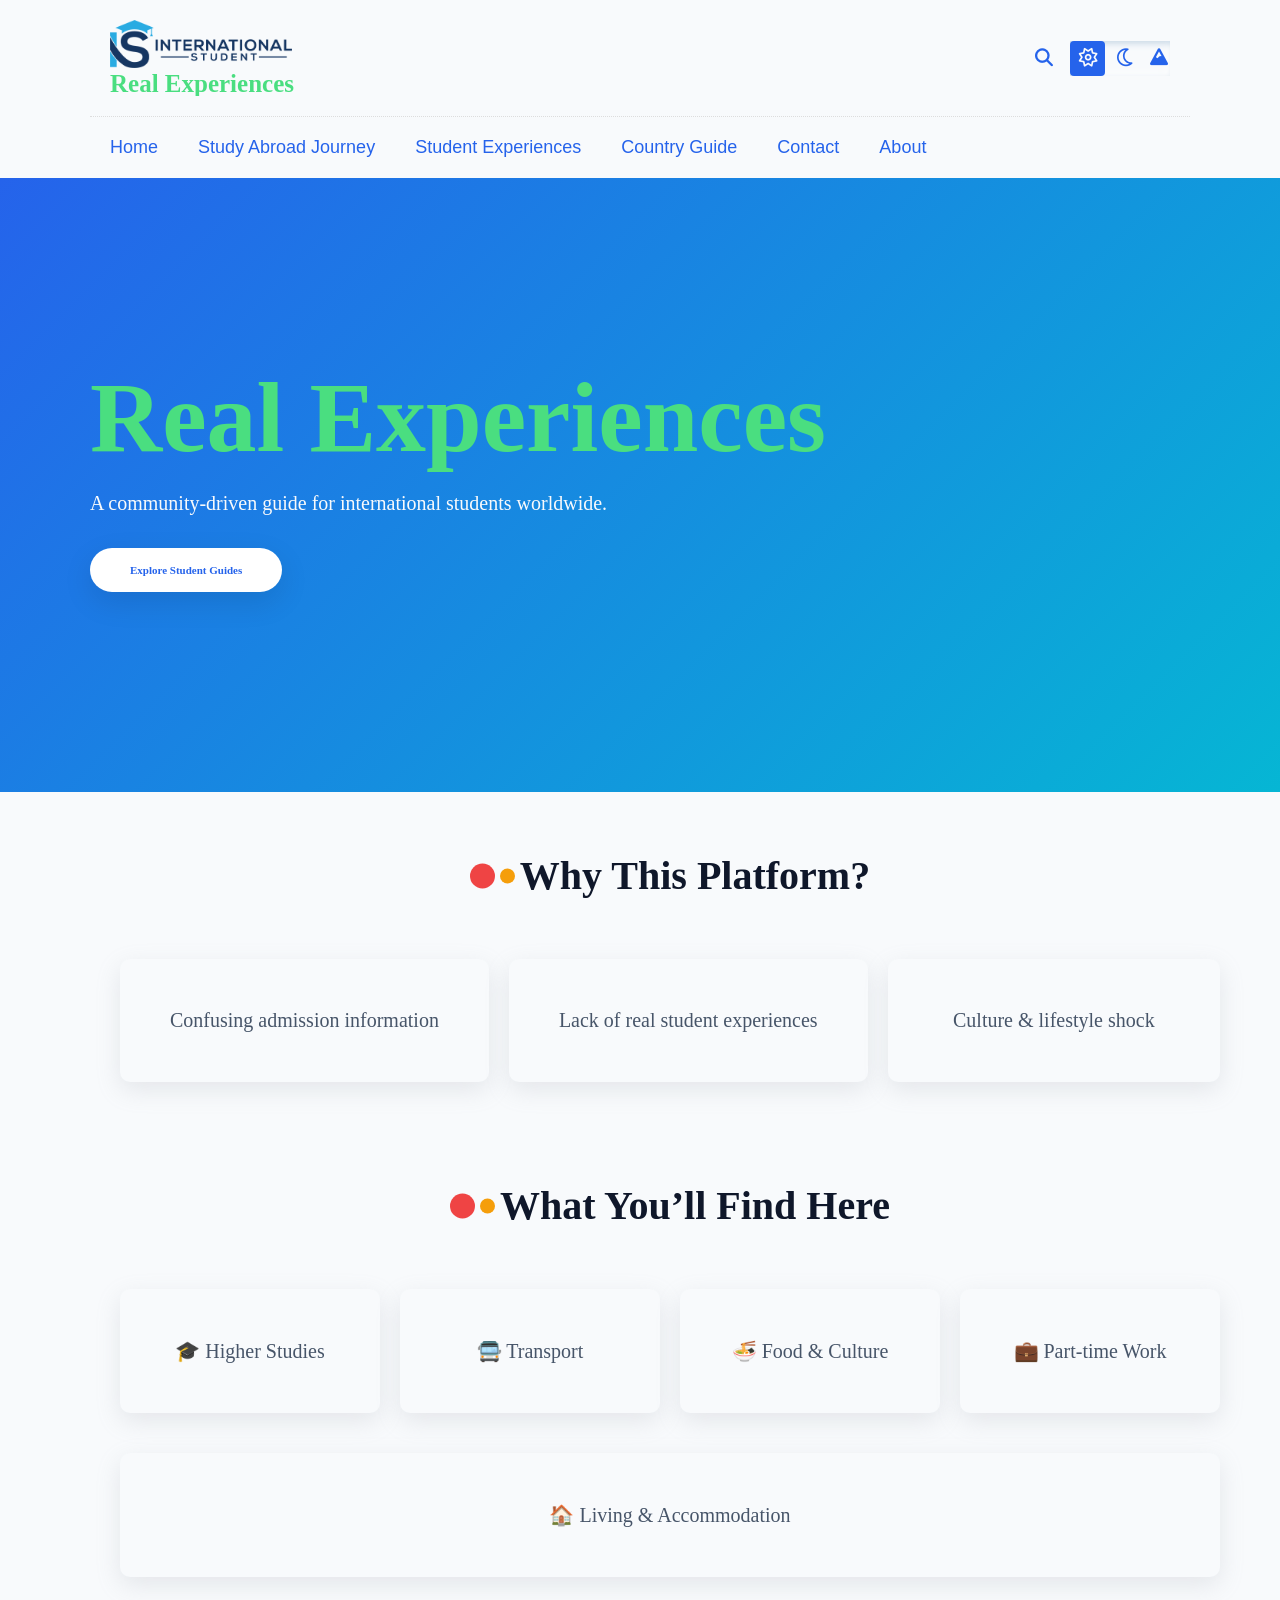
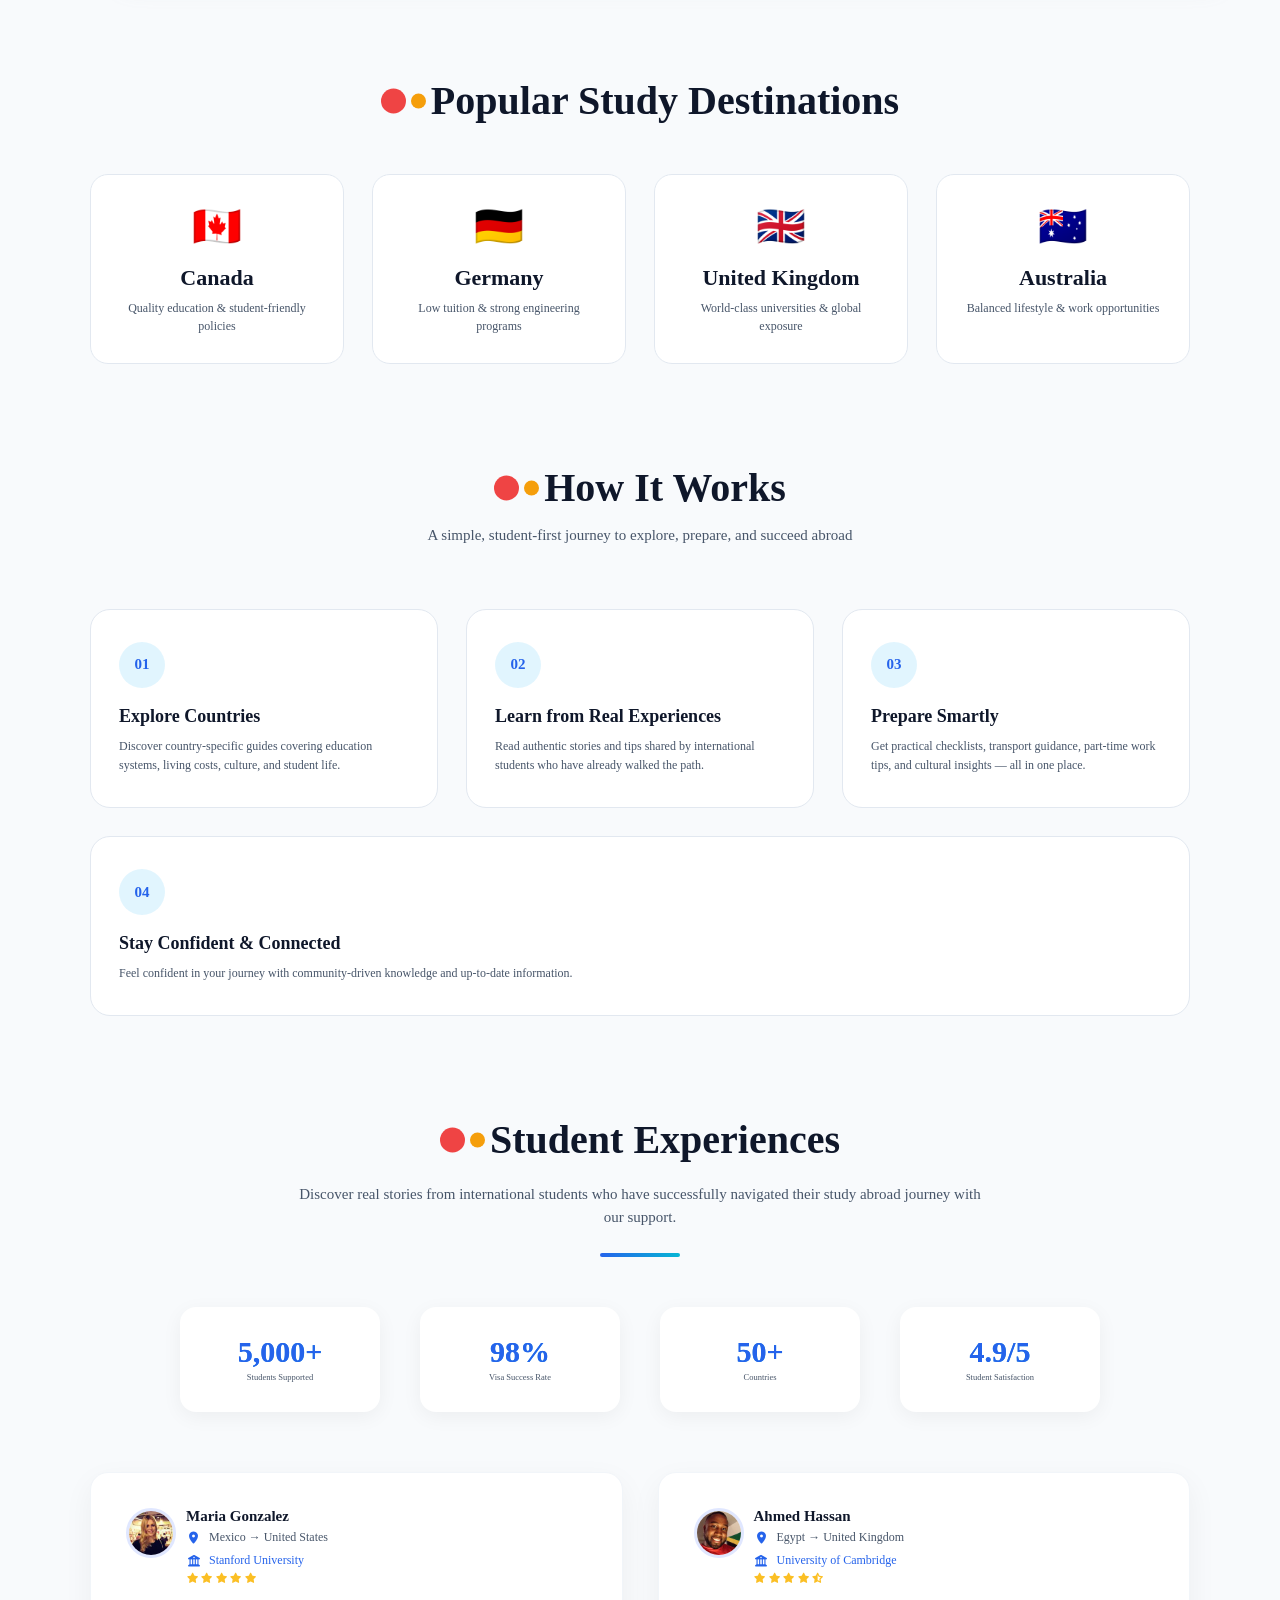
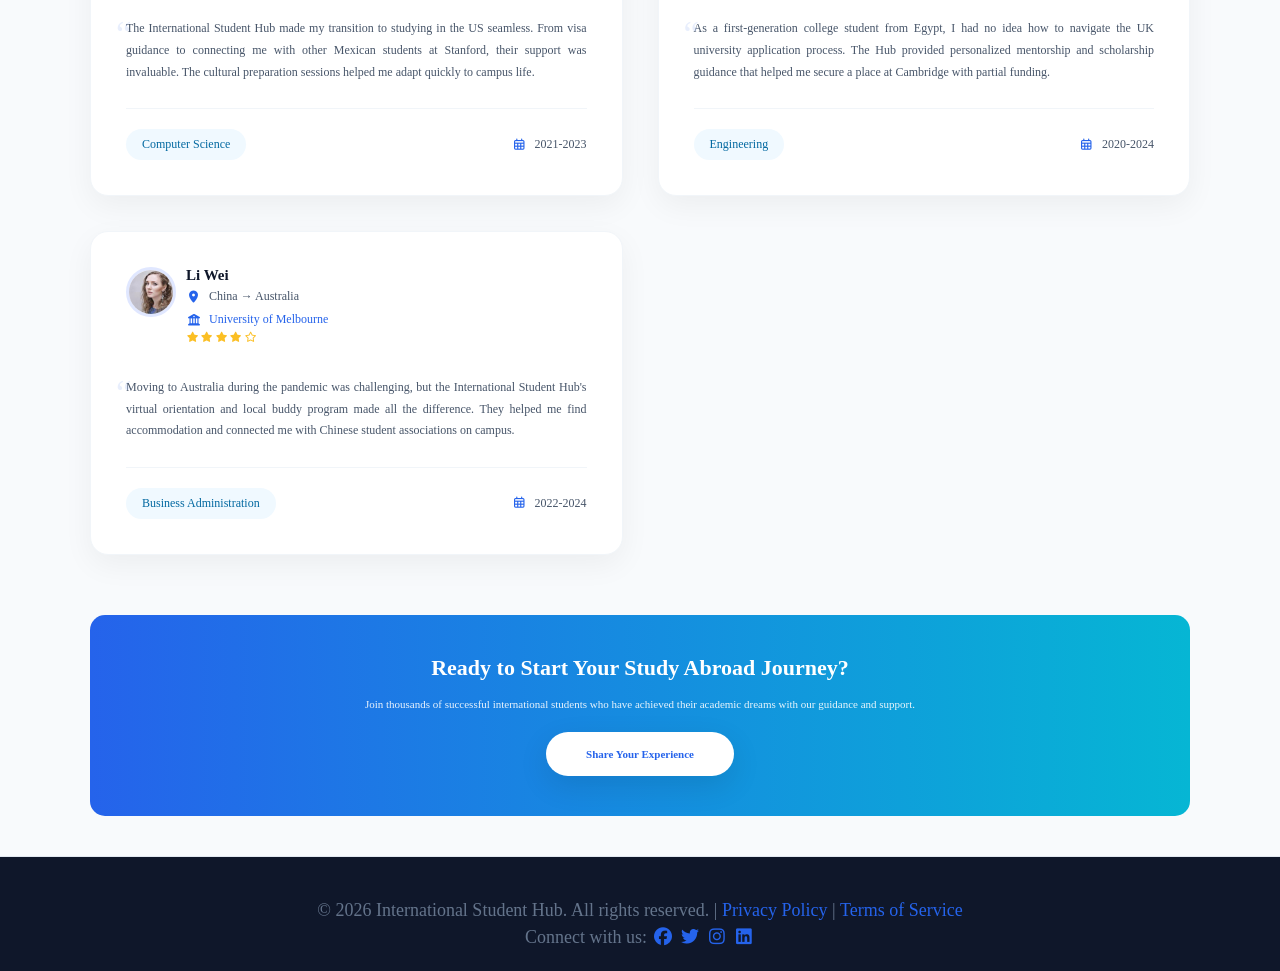
==== index.html @ b80609ae "Update index.html update index file" ====
<!doctype html>
<html lang="en">
  <head>
    <meta charset="UTF-8" />
    <meta name="viewport" content="width=device-width, initial-scale=1.0" />
    <title>International Student Hub</title>
    
    <link rel="stylesheet" href="assets/css/all.min.css" />
    <link rel="stylesheet" href="assets/css/style.css" />
  </head>
  <body>
    <main>   
      <header class="header" id="header">
        <div class="container">
          <div class="header-wrap">
            <div class="logo">
              <h2>
                <a href="./"><img src="./assets/img/logo.png" alt="Logo Here"/> </a>
               
              </h2>
              <div class="site-slogan">
                <h1>Real Experiences • Smart Preparation • Global Journey</h1>
              </div>
            </div>
            <div class="site-mode">
              <nav class="mode">
                <ul class="all-modes">
                  <li class="menu-bars">
                    <a href="#" id="open-close--menu">
                      <i class="fa-solid fa-bars-staggered"></i >
                      <span class="d-none">Bars</span></a>
                  </li>
                  <li>
                    <a href="#"
                      ><i class="fa-solid fa-magnifying-glass"></i
                      ><span class="d-none">Search</span></a>
                  </li>
                  <li>
                    <ul class="all-site--modes">
                      <li class="active">
                        <a title="light mode" href="#"
                          ><i class="fa-regular fa-sun"></i
                        ></a>
                      </li>        
                      <li>
                        <a title="dark mode" href="#"
                          ><i class="fa-regular fa-moon"></i
                        ></a>
                      </li>
                      <li>
                            <a title="calm mode" href="#"><i class="fa-solid fa-mountain"></i></a>
                        
                      </li>
                    </ul>
                  </li>
                </ul>
                
              </nav>
              <div class="icon"></div>
            </div>
          </div>

          <div class="navigation">
            <div class="close-icon">
              <a href="#" id="close-menu--bars"><i class="fas fa-times"></i><span class="d-none">Close</span></a> 
            </div>
            <nav class="navbar">
              <ul>
                <li><a href="index.html">Home</a></li>
                <li><a href="study-abroad-journey.html">Study Abroad Journey</a></li>
                <li><a href="student-experience.html">Student Experiences</a></li>
                <li><a href="country-guide.html">Country Guide</a></li>
                <li><a href="./">Contact</a></li>
                <li><a href="./">About</a></li>
              </ul>  
            </nav>
          </div>    
        </div>
      </header>

      <!-- ================= HERO SECTION ================= -->
      <section class="hero">
        <div class="container hero-wrapper">
          <div class="site-slogan">
            <h1>Real Experiences • Smart Preparation • Global Journey</h1>
          </div>
          <p class="hero-p">
            A community-driven guide for international students worldwide.
          </p>
          <a href="#" class="cta-button">Explore Student Guides</a>
        </div>
      </section>

      <!-- ================= PROBLEM / SOLUTION ================= -->
      <section class="problem">
        <div class="container">
          <div class="problem-wrap">
            <h2 class="heading">Why This Platform?</h2>
            <div class="problem-grid">
              <div class="card">Confusing admission information</div>

              
              <div class="card">Lack of real student experiences</div>
              
              <div class="card">Culture & lifestyle shock</div>
            </div>
          </div>
          
        </div>
      </section>

      <!-- ================= CATEGORIES ================= -->
      <section class="categories">
        <div class="container">
          <div class="cat-wrapper">
            <h2 class="heading">What You’ll Find Here</h2>
            <div class="category-grid">
              <div class="card">🎓 Higher Studies</div>
              <div class="card">🚍 Transport</div>
              <div class="card">🍜 Food & Culture</div>
              <div class="card">💼 Part-time Work</div>
              <div class="card">🏠 Living & Accommodation</div>
            </div>
          </div>
        </div>
      </section>

      <!-- ================= COUNTRIES ================= -->
      <section class="countries">
        <div class="container">
          <div class="country-wrap">
            <h2 class="heading">Popular Study Destinations</h2>
            

            <div class="country-flex">
              <div class="country-card">
                <span class="flag">🇨🇦</span>
                
                <h3>Canada</h3>
                <p>Quality education & student-friendly policies</p>
              </div>

              <div class="country-card">
                <span class="flag">🇩🇪</span>
                <h3>Germany</h3>
                <p>Low tuition & strong engineering programs</p>
              </div>

              <div class="country-card">
                <span class="flag">🇬🇧</span>
                <h3>United Kingdom</h3>
                <p>World-class universities & global exposure</p>
              </div>

              <div class="country-card">
                <span class="flag">🇦🇺</span>
                <h3>Australia</h3>
                <p>Balanced lifestyle & work opportunities</p>
              </div>
            </div>
          </div>
        </div>
      </section>

      <!-- ================= HOW IT WORKS ================= -->
      <section class="how-it-works">
        
        <div class="container">
          <div class="hiw-wrap">
            <header class="hiw-header">
              <h2 class="heading">How It Works</h2>
              <p>
                A simple, student-first journey to explore, prepare, and succeed
                abroad
              </p>
            </header>

            <div class="hiw-steps">
              <div class="hiw-card">
                <span class="hiw-step">01</span>
                <h3>Explore Countries</h3>
                <p>
                  Discover country-specific guides covering education systems,
                  living costs, culture, and student life.
                </p>
              </div>

              <div class="hiw-card">
                <span class="hiw-step">02</span>
                <h3>Learn from Real Experiences</h3>
                <p>
                  Read authentic stories and tips shared by international
                  students who have already walked the path.
                </p>
              </div>

              <div class="hiw-card">
                <span class="hiw-step">03</span>
                
                <h3>Prepare Smartly</h3>
                <p>
                  Get practical checklists, transport guidance, part-time work
                  tips, and cultural insights — all in one place.
                </p>
              </div>

              <div class="hiw-card">
                <span class="hiw-step">04</span>
                <h3>Stay Confident & Connected</h3>
                <p>
                  Feel confident in your journey with community-driven knowledge
                  and up-to-date information.
                </p>
              </div>
            </div>
          </div>
        </div>
      </section>

      <!-- ================= EXPERIENCES ================= -->
      <section class="experiences">
        <div class="container">
        <!-- Header Section -->
        <div class="header">
          <div class="ex-wrap">
            <h2 class="heading">Student Experiences </h2>
            
            <p class="section-subtitle">Discover real stories from international students who have successfully navigated their study abroad journey with our support.</p>
            <div class="divider"></div>
            </div>
        </div>
        
        <!-- Stats Section -->
        <div class="stats-container">
            <div class="stat-card">
              
                <div class="stat-number">5,000+</div>
                <div class="stat-label">Students Supported</div>
              
            </div>
            <div class="stat-card">
              
                <div class="stat-number">98%</div>
              
                <div class="stat-label">Visa Success Rate</div>
            </div>
            <div class="stat-card">
                <div class="stat-number">50+</div>
              
                <div class="stat-label">Countries</div>
              
            </div>
            <div class="stat-card">
                <div class="stat-number">4.9/5</div>
                <div class="stat-label">Student Satisfaction</div>
            </div>
        </div>
        
        <!-- Student Experiences Grid -->
        <div class="experiences-grid">
          
            <!-- Experience 1 -->
            <div class="experience-card">
                <div class="card-header">
                  
                    <div class="student-avatar">
                      
                        <img src="assets/img/student1.jpg" alt="Maria Gonzalez">
                      
                    </div>
                    <div class="student-info">
                        <h3>Maria Gonzalez</h3>
                        <div class="country">
                            <i class="fas fa-map-marker-alt"></i>
                            <span>Mexico → United States</span>
                        </div>
                        <div class="university">
                            <i class="fas fa-university"></i>
                            <span>Stanford University</span>
                        
                        </div>
                        <div class="rating">
                          
                            <i class="fas fa-star"></i>
                            <i class="fas fa-star"></i>
                            <i class="fas fa-star"></i>
                          
                            <i class="fas fa-star"></i>
                            <i class="fas fa-star"></i>
                        </div>
                    </div>
                </div>
                
                <div class="experience-content">
                    <p class="experience-text">
                        The International Student Hub made my transition to studying in the US seamless. From visa guidance to connecting me with other Mexican students at Stanford, their support was invaluable. The cultural preparation sessions helped me adapt quickly to campus life.
                    </p>
                </div>
                
                <div class="card-footer">
                    <div class="study-field">Computer Science</div>
                    <div class="duration">
                      
                        <i class="far fa-calendar-alt"></i>
                        <span>2021-2023</span>
                    </div>
                </div>
            </div>
            
            <!-- Experience 2 -->
            <div class="experience-card">
              
                <div class="card-header">
                    <div class="student-avatar">
                        <img src="assets/img/student2.jpg" alt="Ahmed Hassan">
                    </div>
                    <div class="student-info">
                        <h3>Ahmed Hassan</h3>
                        <div class="country">
                            <i class="fas fa-map-marker-alt"></i>
                            <span>Egypt → United Kingdom</span>
                        </div>
                        <div class="university">
                          
                            <i class="fas fa-university"></i>
                            <span>University of Cambridge</span>
                        </div>
                        <div class="rating">
                            <i class="fas fa-star"></i>
                            <i class="fas fa-star"></i>
                            <i class="fas fa-star"></i>
                            <i class="fas fa-star"></i>
                            <i class="fas fa-star-half-alt"></i>
                        </div>
                    </div>
                </div>
                
                <div class="experience-content">
                    <p class="experience-text">
                        As a first-generation college student from Egypt, I had no idea how to navigate the UK university application process. The Hub provided personalized mentorship and scholarship guidance that helped me secure a place at Cambridge with partial funding.
                    </p>
                </div>
                
                <div class="card-footer">
                    <div class="study-field">Engineering</div>
                    <div class="duration">
                      
                        <i class="far fa-calendar-alt"></i>
                        <span>2020-2024</span>
                    </div>
                </div>
            </div>
            
            <!-- Experience 3 -->
            <div class="experience-card">
                <div class="card-header">
                    <div class="student-avatar">
                        <img src="assets/img/student3.jpg" alt="Li Wei">
                    </div>
                    <div class="student-info">
                        <h3>Li Wei</h3>
                        <div class="country">
                            <i class="fas fa-map-marker-alt"></i>
                            <span>China → Australia</span>
                        </div>
                        <div class="university">
                            <i class="fas fa-university"></i>
                            <span>University of Melbourne</span>
                        </div>
                        <div class="rating">
                            <i class="fas fa-star"></i>
                            <i class="fas fa-star"></i>
                            <i class="fas fa-star"></i>
                          
                            <i class="fas fa-star"></i>
                            <i class="far fa-star"></i>
                        </div>
                    </div>
                </div>
                
                <div class="experience-content">
                    <p class="experience-text">
                        Moving to Australia during the pandemic was challenging, but the International Student Hub's virtual orientation and local buddy program made all the difference. They helped me find accommodation and connected me with Chinese student associations on campus.
                    </p>
                </div>
                
                <div class="card-footer">
                    <div class="study-field">Business Administration</div>
                    <div class="duration">
                        <i class="far fa-calendar-alt"></i>
                        <span>2022-2024</span>
                    </div>
                </div>
            </div>
            
        </div>
        
        <!-- CTA Section -->
          
        <div class="cta-section">
          
            <h2 class="cta-title">Ready to Start Your Study Abroad Journey?</h2>
            <p class="cta-text">Join thousands of successful international students who have achieved their academic dreams with our guidance and support.</p>
            <a href="#" class="cta-button">Share Your Experience</a>
        </div>
      </section>

      <footer class="footer">
        
        
            <p>© 2026 International Student Hub. All rights reserved. | <a href="#">Privacy Policy</a> | <a href="#">Terms of Service</a></p>
            <p>Connect with us: <a href="#"><i class="fab fa-facebook"></i></a> <a href="#"><i class="fab fa-twitter"></i></a> <a href="#"><i class="fab fa-instagram"></i></a> <a href="#"><i class="fab fa-linkedin"></i></a></p>
      </footer>
    </main>
    <script src="assets/js/script.js"></script>
  </body>
</html>
---- assets/css/style.css ----
* {
  margin: 0;
  padding: 0;
  box-sizing: border-box;
}
html {
  font-size: 62.5%;
}
body {
  background-color: var(--background);
  color: var(--text-primary);
  position: relative;
  overflow-x: hidden;
}
img {
  max-width: 100%;
  height: auto;
  vertical-align: middle;
  display: inline-block;
}
ol,
ul {
  list-style: none;
  margin: 0;
  padding: 0;
  font-family: "Roboto", sans-serif;
}
h1,
h2,
h3,
h4,
h5,
h6 {
  font-optical-sizing: auto;
}
a {
  text-decoration: none;
  color: var(--primary);
}
a:hover {
  color: var(--accent);
}
a,
p {
  font-size: 1.8rem;
}
p {
  line-height: 1.5;
  color: var(--para-color);
}



:root {
  --primary: #2563eb;
  --secondary: #06b6d4;
  --background: #f8fafc;
  --card-bg: #ffffff;
  --text-primary: #0f172a;
  --text-secondary: #475569;
  --border-color: #e2e8f0;
  --accent: #38bdf8;
  --gutter-x: 2rem;
}

/* ================================
   DARK THEME
   ================================ */

body.dark-theme {
  --primary: #6366f1;
  --secondary: #22d3ee;
  --background: #020617;
  --card-bg: #0f172a;
  --text-primary: #f8fafc;
  --text-secondary: #cbd5e1;
  --border-color: #1e293b;
  --accent: #67e8f9;
}


body.calm-theme {
  --primary: #059669;
  --secondary: #facc15;
  --background: #ecfeff;
  --card-bg: #ffffff;
  --text-primary: #064e3b;
  --text-secondary: #065f46;
  --border-color: #a7f3d0;
  --accent: #2dd4bf;
}
.d-none {
  display: none;
}



.container {
  width: 100%;
  padding-right: var(--gutter-x, 15px);
  padding-left: var(--gutter-x, 15px);
  margin-right: auto;
  margin-left: auto;
}



.header {
  width: 100%;
  background-color: var(--background);
}
.header-wrap {
  width: 100%;
  display: flex;
  justify-content: space-between;
  align-items: center;
  padding: 2rem 2rem;
  border-bottom: 0.1rem dotted #ddd;
}
.header-wrap .logo a img {
  max-width: 20%;
}



.site-slogan {
  width: 100%;
  overflow: hidden;
}

.site-slogan h1 {
  font-size: 2.5rem;
  font-weight: 700;
  position: relative;
  height: 3.2rem;
  line-height: 3.2rem;
  color: #fff;
}


.site-slogan h1 {
  color: transparent;
}

/* First slogan */
.site-slogan h1::before {
  content: "Real Experiences";
  position: absolute;
  inset: 0;
  color: #4ade80;
  animation: slogan1 9s infinite;
}


.site-slogan h1::after {
  content: "Smart Preparation";
  position: absolute;
  inset: 0;
  color: #60a5fa;
  opacity: 0;
  animation: slogan2 9s infinite;
}


.site-slogan::after {
  content: "Global Journey";
  display: block;
  font-size: 2.5rem;
  font-weight: 700;
  margin-top: -3.2rem;
  color: #fbbf24;
  opacity: 0;
  animation: slogan3 9s infinite;
}


@keyframes slogan1 {
  0%,
  30% {
    opacity: 1;
    transform: translateY(0);
  }
  33%,
  100% {
    opacity: 0;
    transform: translateY(-20px);
  }
}

@keyframes slogan2 {
  0%,
  33% {
    opacity: 0;
    transform: translateY(20px);
  }
  36%,
  63% {
    opacity: 1;
    transform: translateY(0);
  }
  66%,
  100% {
    opacity: 0;
    transform: translateY(-20px);
  }
}

@keyframes slogan3 {
  0%,
  66% {
    opacity: 0;
    transform: translateY(20px);
  }
  69%,
  96% {
    opacity: 1;
    transform: translateY(0);
  }
  100% {
    opacity: 0;
  }
}



.header .menu-bars a {
  display: none;
}

.header-wrap .site-mode .all-modes {
  display: flex;
  align-items: center;
  justify-content: end;
  gap: 1.5rem;
}
.header-wrap .site-mode .all-site--modes {
  display: flex;
  align-items: center;
  justify-content: center;
  gap: 1rem;
  box-shadow:
    rgb(204, 219, 232) 3px 3px 6px 0px inset,
    rgba(255, 255, 255, 0.5) -3px -3px 6px 1px inset;
}

.header-wrap .site-mode .all-site--modes li.active {
  background-color: var(--primary);
  width: 3.5rem;
  height: 3.5rem;
  line-height: 3.5rem;
  text-align: center;
  -webkit-border-radius: 0.4rem;
  -moz-border-radius: 0.4rem;
  -ms-border-radius: 0.4rem;
  -o-border-radius: 0.4rem;
  border-radius: 0.4rem;
}
.header-wrap .site-mode .all-site--modes li.active a {
  color: var(--background);
  -webkit-transition: 0.3s all ease;
  -moz-transition: 0.3s all ease;
  -ms-transition: 0.3s all ease;
  -o-transition: 0.3s all ease;
  transition: 0.3s all ease;
}
.header-wrap .site-mode .all-site--modes li.active:hover a {
  color: var(--accent);
}
.header .navigation {
  width: 100%;
  padding: 1rem 0;
  -webkit-transition: 0.3s all ease;
  -moz-transition: 0.3s all ease;
  -ms-transition: 0.3s all ease;
  -o-transition: 0.3s all ease;
  transition: 0.3s all ease;
}
.header .navigation .close-icon a {
  display: none;
}
.header .navigation .navbar ul {
  display: flex;
  align-items: center;
  justify-content: flex-start;
}
.header .navigation .navbar ul li a {
  display: inline-block;
  padding: 1rem 2rem;
}



.hero {
  width: 100%;
  padding: 20rem 0;
  width: 100%;

  
  background: linear-gradient(135deg, var(--primary), var(--secondary));
}
.hero .hero-wrapper {
  padding-left: 2rem;
}
.hero .site-slogan h1 {
  font-size: 10rem;
  height: 10rem;
  line-height: 8rem;
}
.hero .site-slogan h1::after {
  color: #fff;
}
.hero .site-slogan::after {
  font-size: 10rem;
  height: 10rem;
  line-height: 8rem;
  margin-top: -9rem;
}
.hero p.hero-p {
  color: var(--background);
  font-size: 2rem;
  margin-bottom: 3rem;
}



.categories,
.problem {
  width: 100%;
  margin: 6rem 3rem;
}
.country-wrap,
.cat-wrapper,
.hiw-wrap,
.ex-wrap,
.problem-wrap {
  display: flex;
  flex-direction: column;
  align-items: center;
}
.heading {
  font-size: 4rem;
  font-weight: 600;
  color: var(--text-primary);
  position: relative;
  padding-left: 5rem;
  display: inline-block;
  text-align: center;
}

.heading::before {
  content: "";
  position: absolute;
  left: 0;
  top: 50%;
  transform: translateY(-50%);
  width: 2.5rem;
  height: 2.5rem;
  background: #ef4444;
  border-radius: 50%;
}

.heading::after {
  content: "";
  position: absolute;
  left: 3rem;
  top: 50%;
  transform: translateY(-50%);
  width: 1.5rem;
  height: 1.5rem;
  background: #f59e0b;
  border-radius: 50%;
}
.category-grid,
.problem-grid {
  width: 100%;
  display: flex;
  align-items: center;
  flex-wrap: wrap;
  justify-content: center;
  gap: 2rem;
  margin: 4rem 0;
}
.category-grid .card,
.problem-grid .card {
  flex: 1 1 200px;
  white-space: nowrap;
  text-align: center;
  padding: 5rem;
  font-size: 2rem;
  color: var(--text-secondary);
  background-color: var(--background);
  box-shadow: rgba(149, 157, 165, 0.2) 0px 8px 24px;
  -webkit-border-radius: 1rem;
  -moz-border-radius: 1rem;
  -ms-border-radius: 1rem;
  -o-border-radius: 1rem;
  border-radius: 1rem;
  -webkit-transition: 0.3s all ease-in-out;
  -moz-transition: 0.3s all ease-in-out;
  -ms-transition: 0.3s all ease-in-out;
  -o-transition: 0.3s all ease-in-out;
  transition: 0.3s all ease-in-out;
  margin-top: 2rem;
}
.category-grid .card:hover,
.problem-grid .card:hover {
  -webkit-transform: translateY(-1rem);
  -moz-transform: translateY(-1rem);
  -ms-transform: translateY(-1rem);
  -o-transform: translateY(-1rem);
  transform: translateY(-1rem);
  box-shadow: rgba(0, 0, 0, 0.45) 0px 25px 20px -20px;
}


.countries {
  width: 100%;
}


.country-flex {
  display: flex;
  flex-wrap: wrap;
  justify-content: center;
  gap: 2.8rem;
  margin-top: 5rem;
}


.country-card {
  flex: 1 1 22rem;
  max-width: 26rem;
  padding: 2.8rem 2.4rem;
  text-align: center;
  /* background: linear-gradient(
    145deg,
    rgba(255, 255, 255, 0.05),
    rgba(255, 255, 255, 0.02)
  ); */
  backdrop-filter: blur(0.6rem);
  /* border: 0.1rem solid rgba(255, 255, 255, 0.08); */

  background: var(--card-bg);
  border: 0.1rem solid var(--border-color);
  transition:
    transform 0.35s ease,
    box-shadow 0.35s ease,
    border-color 0.35s ease;
  -webkit-border-radius: 1.8rem;
  -moz-border-radius: 1.8rem;
  -ms-border-radius: 1.8rem;
  -o-border-radius: 1.8rem;
  border-radius: 1.8rem;
}

/* Hover effect */
.country-card:hover {
  border-color: rgba(56, 189, 248, 0.5);
  box-shadow: 0 20px 40px rgba(56, 189, 248, 0.15);
  -webkit-transform: translateY(-1rem);
  -moz-transform: translateY(-1rem);
  -ms-transform: translateY(-1rem);
  -o-transform: translateY(-1rem);
  transform: translateY(-1rem);
}

/* Flag */
.country-card .flag {
  font-size: 4rem;
  display: block;
  margin-bottom: 1.5rem;
}

/* Title */
.country-card h3 {
  font-size: 2.2rem;
  margin-bottom: 0.8rem;
  color: var(--text-primary);
}

/* Description */
.country-card p {
  font-size: 1.2rem;
  color: var(--text-secondary);
  line-height: 1.5;
}



.how-it-works {
  padding: 10rem 0;
  background: var(--background);
}

.hiw-header {
  text-align: center;
  margin: 0 auto 6rem;
}

.hiw-header h2.heading {
  margin-bottom: 1.2rem;
}

.hiw-header p {
  font-size: 1.5rem;
  color: var(--text-secondary);
  line-height: 1.7;
}


.hiw-steps {
  display: flex;
  flex-wrap: wrap;
  gap: 2.8rem;
}



.hiw-card {
  flex: 1 1 26rem;
  background: var(--card-bg);
  border: 0.1rem solid var(--border-color);
  border-radius: 20px;
  padding: 3.2rem 2.8rem;
  position: relative;
  transition:
    transform 0.35s ease,
    box-shadow 0.35s ease,
    border-color 0.35s ease;
}

.hiw-card:hover {
  border-color: var(--accent);
  box-shadow: 0 22px 50px color-mix(in srgb, var(--accent), transparent 80%);
  -webkit-transform: translateY(-1rem);
  -moz-transform: translateY(-1rem);
  -ms-transform: translateY(-1rem);
  -o-transform: translateY(-1rem);
  transform: translateY(-1rem);
}



.hiw-step {
  display: inline-flex;
  align-items: center;
  justify-content: center;
  width: 4.6rem;
  height: 4.6rem;
  border-radius: 50%;
  margin-bottom: 1.8rem;
  font-weight: 600;
  font-size: 1.5rem;
  color: var(--primary);
  background: color-mix(in srgb, var(--accent), transparent 85%);
}



.hiw-card h3 {
  font-size: 1.8rem;
  margin-bottom: 1rem;
  color: var(--text-primary);
}

.hiw-card p {
  font-size: 1.2rem;
  line-height: 1.6;
  color: var(--text-secondary);
}

/* How It Works */

/* Experience */

.experiences {
  width: 100%;
}

.experiences .heading {
  margin-bottom: 2rem;
}
.section-subtitle {
  text-align: center;
  font-size: 1.5rem;
  color: var(--text-secondary);
  max-width: 70rem;
  margin: 0 auto 2.5rem;
}

.divider {
  width: 8rem;
  height: 0.4rem;
  background: linear-gradient(90deg, var(--primary), var(--secondary));
  margin: 0 auto;
  -webkit-border-radius: 0.2rem;
  -moz-border-radius: 0.2rem;
  -ms-border-radius: 0.2rem;
  -o-border-radius: 0.2rem;
  border-radius: 0.2rem;
  margin-bottom: 5rem;
}

/* Stats Section */
.stats-container {
  display: flex;
  justify-content: center;
  gap: 4rem;
  margin-bottom: 6rem;
  flex-wrap: wrap;
}

.stat-card {
  background: white;
  padding: 3rem;
  text-align: center;
  min-width: 20rem;
  box-shadow: 0 5px 20px rgba(0, 0, 0, 0.05);
  transition: transform 0.3s ease;
  -webkit-border-radius: 1.6rem;
  -moz-border-radius: 1.6rem;
  -ms-border-radius: 1.6rem;
  -o-border-radius: 1.6rem;
  border-radius: 1.6rem;
}

.stat-card:hover {
  transform: translateY(-5px);
}

.stat-number {
  font-size: 2.8rem;
  font-weight: 700;
  background: linear-gradient(135deg, var(--primary), var(--secondary));
  -webkit-background-clip: text;
  background-clip: text;
  color: transparent;
  line-height: 1;
  margin-bottom: 1rem;
}

.stat-label {
  font-size: 1.4rem;
  color: var(--text-primary);
  font-weight: 500;
}

/* Experiences Grid */
.experiences-grid {
  display: grid;
  grid-template-columns: repeat(auto-fill, minmax(35rem, 1fr));
  gap: 3.5rem;
  margin-bottom: 6rem;
}

.experience-card {
  background: white;
  padding: 35px;
  box-shadow: 0 10px 30px rgba(0, 0, 0, 0.05);
  transition: all 0.3s ease;
  position: relative;
  border: 0.1rem solid #f1f5f9;
  display: flex;
  flex-direction: column;
  height: 100%;
  -webkit-border-radius: 1.8rem;
  -moz-border-radius: 1.8rem;
  -ms-border-radius: 1.8rem;
  -o-border-radius: 1.8rem;
  border-radius: 1.8rem;
}

.experience-card:hover {
  border-color: rgba(56, 189, 248, 0.5);
  box-shadow: 0 20px 40px rgba(56, 189, 248, 0.15);
  -webkit-transform: translateY(-1rem);
  -moz-transform: translateY(-1rem);
  -ms-transform: translateY(-1rem);
  -o-transform: translateY(-1rem);
  transform: translateY(-1rem);
}

.card-header {
  display: flex;
  align-items: flex-start;
  margin-bottom: 2.5rem;
}

.student-avatar {
  width: 7rem;
  height: 7rem;
  border-radius: 50%;
  overflow: hidden;
  margin-right: 2rem;
  border: 0.3rem solid #e0e7ff;
  flex-shrink: 0;
}

.student-avatar img {
  width: 100%;
  height: 100%;
  object-fit: cover;
}

.student-info h3 {
  font-size: 1.5rem;
  color: var(--text-primary);
  margin-bottom: 0.5rem;
}

.student-info .country {
  display: flex;
  align-items: center;
  color: var(--text-secondary);
  font-size: 1.2rem;
  margin-bottom: 0.8rem;
}

.student-info .country i {
  margin-right: 0.8rem;
  color: var(--primary);
}

.student-info .university {
  color: var(--primary);
  font-size: 1.2rem;
  font-weight: 500;
  display: flex;
  align-items: center;
}

.student-info .university i {
  margin-right: 0.8rem;
  font-size: 1.2rem;
}

.rating {
  color: #fbbf24;
  margin-top: 1rem;
  font-size: 1rem;
}

.experience-content {
  flex-grow: 1;
  margin-bottom: 2.5rem;
}

.experience-text {
  font-size: 1.2rem;
  color: var(--text-secondary);
  line-height: 1.8;
  position: relative;
  text-align: justify;
}

.experience-text:before {
  content: "“";
  position: absolute;
  top: -1.5rem;
  left: -1rem;
  font-size: 3.5rem;
  color: var(--primary);
  opacity: 0.1;
  font-family: Georgia, serif;
}

.card-footer {
  padding-top: 2rem;
  border-top: 0.1rem solid #f1f5f9;
  display: flex;
  justify-content: space-between;
  align-items: center;
}

.study-field {
  background: #f0f9ff;
  color: #0369a1;
  padding: 0.8rem 1.6rem;
  border-radius: 20px;
  font-size: 1.2rem;
  font-weight: 500;
}

.duration {
  color: var(--text-secondary);
  font-size: 1.2rem;
  display: flex;
  align-items: center;
}

.duration i {
  margin-right: 8px;
  color: #2563eb;
}

/* CTA Section */
.cta-section {
  background: linear-gradient(135deg, var(--primary), var(--secondary));
  border-radius: 20px;
  padding: 50px;
  text-align: center;
  color: white;
  margin-top: 40px;
}

.cta-title {
  font-size: 2.2rem;
  margin-bottom: 15px;
}

.cta-text {
  font-size: 1.1rem;
  margin-bottom: 30px;
  opacity: 0.9;
  max-width: 700px;
  margin-left: auto;
  margin-right: auto;
}

.cta-button {
  display: inline-block;
  background: white;
  color: #2563eb;
  padding: 16px 40px;
  border-radius: 50px;
  font-size: 1.1rem;
  font-weight: 600;
  text-decoration: none;
  transition: all 0.3s ease;
  box-shadow: 0 10px 30px rgba(0, 0, 0, 0.1);
}

.cta-button:hover {
  transform: translateY(-3px);
  box-shadow: 0 15px 35px rgba(0, 0, 0, 0.15);
}

/* Experience */

/* Footer */
.footer {
  text-align: center;
  color: #64748b;
  font-size: 0.9rem;
  padding-top: 40px;
  margin-top: 40px;
  border-top: 1px solid #e2e8f0;
}

.footer a {
  color: #2563eb;
  text-decoration: none;
  font-weight: 500;
}

.footer a:hover {
  text-decoration: underline;
}

/* Study Abroad Page */

/* Journey Timeline */
.journey-container {
  padding: 3rem 0;
}

.section-title {
  text-align: center;
  margin-bottom: 3rem;
  color: var(--dark);
}

.section-title h2 {
  font-size: 2.5rem;
  color: var(--primary);
  margin-bottom: 0.5rem;
}

.section-title p {
  color: var(--text-secondary);
  font-size: 1.5rem;
  max-width: 70rem;
  margin: 0 auto;
}

.timeline {
  position: relative;
  max-width: 100rem;
  margin: 0 auto;
}

.timeline::after {
  content: "";
  position: absolute;
  width: 0.6rem;
  background-color: var(--primary);
  top: 0;
  bottom: 0;
  left: 50%;
  margin-left: -0.3rem;
  -webkit-border-radius: 1rem;
  -moz-border-radius: 1rem;
  -ms-border-radius: 1rem;
  -o-border-radius: 1rem;
  border-radius: 1rem;
}

.timeline-item {
  padding: 1rem 4rem;
  position: relative;
  width: 50%;
  box-sizing: border-box;
  margin-bottom: 2rem;
}

.timeline-item:nth-child(odd) {
  left: 0;
}

.timeline-item:nth-child(even) {
  left: 50%;
}

.timeline-content {
  padding: 1.5rem;
  background-color: var(--card-bg);
  box-shadow: 0 5px 15px rgba(0, 0, 0, 0.08);
  position: relative;
  transition:
    transform 0.3s,
    box-shadow 0.3s;
  cursor: pointer;
  -webkit-border-radius: 1rem;
  -moz-border-radius: 1rem;
  -ms-border-radius: 1rem;
  -o-border-radius: 1rem;
  border-radius: 1rem;
}

.timeline-content:hover {
  box-shadow: 0 8px 20px rgba(0, 0, 0, 0.12);
  -webkit-transform: translateY(-0.5rem);
  -moz-transform: translateY(-0.5rem);
  -ms-transform: translateY(-0.5rem);
  -o-transform: translateY(-0.5rem);
  transform: translateY(-0.5rem);
}

.timeline-item:nth-child(odd) .timeline-content {
  border-left: 0.5rem solid var(--primary);
}

.timeline-item:nth-child(even) .timeline-content {
  border-right: 0.5rem solid var(--secondary);
}

.timeline-icon {
  position: absolute;
  width: 5rem;
  height: 5rem;
  right: -2.5rem;
  background-color: white;
  border: 0.4rem solid var(--primary);
  border-radius: 50%;
  z-index: 1;
  display: flex;
  align-items: center;
  justify-content: center;
  color: var(--primary);
  font-size: 1.2rem;
  box-shadow: 0 0 0 6px #f5f7fa;
}

.timeline-item:nth-child(even) .timeline-icon {
  left: -2.5rem;
  right: auto;
}

.step-number {
  display: inline-block;
  background-color: var(--primary);
  color: white;
  width: 3rem;
  height: 3rem;
  border-radius: 50%;
  text-align: center;
  line-height: 3rem;
  font-weight: bold;
  margin-right: 1rem;
}

.timeline-content h3 {
  font-size: 1.8rem;
  margin-bottom: 0.8rem;
  color: var(--text-primary);
  display: flex;
  align-items: center;
}

.timeline-content p {
  color: var(--gray);
  margin-bottom: 1.5rem;
}

.details {
  background-color: var(--background);
  padding: 1rem;
  margin-top: 1rem;
  display: none;
  border-left: 4px solid var(--accent);
  -webkit-border-radius: 0.8rem;
  -moz-border-radius: 0.8rem;
  -ms-border-radius: 0.8rem;
  -o-border-radius: 0.8rem;
  border-radius: 0.8rem;
}

.details.active {
  display: block;
  animation: fadeIn 0.5s;
}

@keyframes fadeIn {
  from {
    opacity: 0;
  }
  to {
    opacity: 1;
  }
}

.detail-list {
  list-style-type: none;
  padding-left: 0;
}

.detail-list li {
  padding: 0.5rem 0;
  border-bottom: 0.1rem dashed #ddd;
  display: flex;
  align-items: flex-start;
  font-size: 1.4rem;
}

.detail-list li:last-child {
  border-bottom: none;
}

.detail-list i {
  color: var(--secondary);
  margin-right: 1rem;
  margin-top: 0.4rem;
}

/* Resources Section */
.resources-section {
  background-color: var(--card-bg);
  padding: 4rem 0;
  margin-top: 3rem;
  border-radius: 24px;
  box-shadow: 0 10px 40px rgba(0, 0, 0, 0.05);
  border: 0.1rem solid var(--border-color);
  position: relative;
  overflow: hidden;
}

.resources-section::before {
  content: "";
  position: absolute;
  top: 0;
  right: 0;
  width: 20rem;
  height: 20rem;
  background: linear-gradient(135deg, var(--primary), transparent);
  border-radius: 50%;
  opacity: 0.1;
  -webkit-transform: translate(10rem, -10rem);
  -moz-transform: translate(10rem, -10rem);
  -ms-transform: translate(10rem, -10rem);
  -o-transform: translate(10rem, -10rem);
  transform: translate(10rem, -10rem);
}

.resources-grid {
  display: grid;
  grid-template-columns: repeat(auto-fill, minmax(320px, 1fr));
  gap: 2rem;
  margin-top: 3rem;
}

.resource-card {
  background-color: var(--background);
  border-radius: 16px;
  padding: 2rem;
  transition: all 0.4s cubic-bezier(0.4, 0, 0.2, 1);
  border: 1px solid var(--border-color);
  position: relative;
  overflow: hidden;
}

.resource-card::before {
  content: "";
  position: absolute;
  top: 0;
  left: 0;
  width: 100%;
  height: 0.4rem;
  background: linear-gradient(90deg, var(--primary), var(--secondary));
  transform: translateX(-100%);
  transition: transform 0.5s ease;
}

.resource-card:hover {
  transform: translateY(-8px);
  box-shadow: 0 20px 40px rgba(0, 0, 0, 0.08);
  border-color: var(--accent);
}

.resource-card:hover::before {
  transform: translateX(0);
}

.resource-card h3 {
  color: var(--text-primary);
  margin-bottom: 1.5rem;
  display: flex;
  align-items: center;
  gap: 12px;
  font-weight: 700;
}

.resource-card h3 i {
  color: var(--primary);
  font-size: 1.3rem;
}

.resource-links {
  list-style-type: none;
}

.resource-links li {
  padding: 0.8rem 0;
  border-bottom: 1px solid var(--border-color);
  transition: padding-left 0.3s ease;
}

.resource-links li:hover {
  padding-left: 8px;
}

.resource-links a {
  color: var(--text-secondary);
  text-decoration: none;
  transition: all 0.3s ease;
  display: flex;
  align-items: center;
  gap: 10px;
  font-weight: 500;
}

.resource-links a:hover {
  color: var(--primary);
}

.resource-links a i {
  color: var(--secondary);
  font-size: 0.9rem;
}

/* CTA Section */
.cta-section {
  background: linear-gradient(to right, var(--primary), var(--secondary));
  color: white;
  padding: 4rem 0;
  text-align: center;
  margin-top: 4rem;
  border-radius: 15px;
}

.cta-section h2 {
  font-size: 2.2rem;
  margin-bottom: 1.5rem;
}

.cta-section p {
  max-width: 700px;
  margin: 0 auto 2rem;
  font-size: 1.1rem;
  opacity: 0.9;
}

.cta-buttons {
  display: flex;
  justify-content: center;
  gap: 1.5rem;
  flex-wrap: wrap;
}

.btn {
  padding: 0.9rem 2rem;
  border-radius: 50px;
  font-weight: 600;
  text-decoration: none;
  display: inline-flex;
  align-items: center;
  gap: 10px;
  transition: all 0.3s;
  cursor: pointer;
}

.btn-primary {
  background-color: white;
  color: var(--primary);
}

.btn-primary:hover {
  background-color: #f0f0f0;
  transform: translateY(-3px);
  box-shadow: 0 5px 15px rgba(0, 0, 0, 0.1);
}

.btn-secondary {
  background-color: transparent;
  color: white;
  border: 2px solid white;
}

.btn-secondary:hover {
  background-color: rgba(255, 255, 255, 0.1);
  transform: translateY(-3px);
}
/* Footer */
footer {
  background-color: #0f172a;
  color: #cbd5e1;
  padding: 4rem 0 2rem;
  margin-top: 4rem;
}

.footer-content {
  display: grid;
  grid-template-columns: repeat(auto-fit, minmax(250px, 1fr));
  gap: 3rem;
  margin-bottom: 3rem;
}

.footer-column h3 {
  font-size: 1.3rem;
  margin-bottom: 1.5rem;
  color: #f8fafc;
  font-weight: 700;
}

.footer-column p {
  color: #94a3b8;
  line-height: 1.7;
  margin-bottom: 1.5rem;
}

.footer-links {
  list-style-type: none;
}

.footer-links li {
  margin-bottom: 0.8rem;
}

.footer-links a {
  color: #cbd5e1;
  text-decoration: none;
  transition: all 0.3s ease;
  display: flex;
  align-items: center;
  gap: 8px;
}

.footer-links a:hover {
  color: white;
  transform: translateX(5px);
}

.footer-links a i {
  width: 20px;
  color: var(--secondary);
}

.copyright {
  text-align: center;
  padding-top: 3rem;
  border-top: 1px solid #334155;
  color: #94a3b8;
  font-size: 0.9rem;
}



/* Study Abroad Page */

/* Student Experience Page */

/* Hero Section */
.hero-section {
  padding: 4rem 0;
  background-color: var(--card-bg);
  border-radius: 0 0 24px 24px;
  box-shadow: var(--shadow-md);
  margin-bottom: 3rem;
}

.hero-grid {
  display: grid;
  grid-template-columns: 1fr 1fr;
  gap: 4rem;
  align-items: center;
}

.hero-content h2 {
  font-size: 2.5rem;
  margin-bottom: 1.5rem;
  color: var(--text-primary);
  line-height: 1.2;
}

.hero-content p {
  color: var(--text-secondary);
  margin-bottom: 2rem;
  font-size: 1.5rem;
}

.hero-stats {
  display: flex;
  gap: 2rem;
  margin-top: 2rem;
}

.stat-item {
  text-align: center;
}

.stat-number {
  font-size: 3rem;
  font-weight: 700;
  color: var(--primary);
  margin-bottom: 0.5rem;
}

.stat-label {
  color: var(--text-secondary);
  font-size: 1.1rem;
}

.hero-image {
  position: relative;
  border-radius: 16px;
  overflow: hidden;
  box-shadow: var(--shadow-lg);
}

.hero-image img {
  width: 100%;
  height: auto;
  display: block;
}
.hero-banner {
  background: linear-gradient(135deg, var(--primary), var(--secondary));
  height: 40rem;
  display: flex;
  align-items: center;
  justify-content: center;
  color: white;
  font-size: 1.2rem;
}

/* Main Content Sections */
.section {
  padding: 4rem 0;
}

.section-title {
  text-align: center;
  margin-bottom: 3rem;
}

.section-title h2 {
  font-size: 2.5rem;
  margin-bottom: 1rem;
  color: var(--text-primary);
  position: relative;
  display: inline-block;
}

.section-title p {
  color: var(--text-secondary);
  max-width: 70rem;
  margin-bottom: 4rem;
  font-size: 1.5rem;
}

/* Experience Categories */
.categories-grid {
  display: grid;
  grid-template-columns: repeat(auto-fit, minmax(350px, 1fr));
  gap: 2rem;
  margin-bottom: 4rem;
}

.category-card {
  background: var(--card-bg);
  border-radius: 16px;
  padding: 2.5rem;
  box-shadow: var(--shadow-md);
  transition:
    transform 0.3s,
    box-shadow 0.3s;
  border: 1px solid var(--border-color);
}

.category-card:hover {
  transform: translateY(-8px);
  box-shadow: var(--shadow-lg);
}

.category-icon {
  width: 7rem;
  height: 7rem;
  background: linear-gradient(135deg, var(--primary), var(--secondary));
  border-radius: 16px;
  display: flex;
  align-items: center;
  justify-content: center;
  margin-bottom: 1.5rem;
  color: white;
  font-size: 1.8rem;
}

.category-card h3 {
  font-size: 1.5rem;
  margin-bottom: 1rem;
  color: var(--text-primary);
}

.category-card p {
  color: var(--text-secondary);
  margin-bottom: 1.5rem;
}

.category-features {
  list-style: none;
}

.category-features li {
  padding: 0.5rem 0;
  color: var(--text-secondary);
  display: flex;
  align-items: center;
  font-size: 1.5rem;
}

.category-features li i {
  color: var(--success);
  margin-right: 10px;
}

/* Student Stories */
.stories-container {
  position: relative;
}

.stories-slider {
  display: grid;
  grid-template-columns: repeat(auto-fit, minmax(30rem, 1fr));
  gap: 2rem;
}

.story-card {
  background: var(--card-bg);
  border-radius: 16px;
  overflow: hidden;
  box-shadow: var(--shadow-md);
  transition: transform 0.3s;
}

.story-card:hover {
  transform: translateY(-5px);
}

.story-image {
  height: 20rem;
  overflow: hidden;
}

.story-image img {
  width: 100%;
  height: 100%;
  object-fit: cover;
  transition: transform 0.5s;
}

.story-card:hover .story-image img {
  transform: scale(1.05);
}

.story-content {
  padding: 1.5rem;
}

.student-info {
  display: flex;
  align-items: flex-start;
  margin-bottom: 1rem;
  flex-direction: column;
}

.student-avatar {
  width: 5rem;
  height: 5rem;
  border-radius: 50%;
  background: var(--primary);
  color: var(--background);
  display: flex;
  align-items: center;
  justify-content: center;
  font-weight: bold;
  margin-right: 1rem;
  font-size: 1.2rem;
}

.student-details h4 {
  font-size: 1.6rem;
  margin-bottom: 0.3rem;
}

.student-details p {
  color: var(--text-secondary);
  font-size: 1.2rem;
}

.story-text {
  color: var(--text-secondary);
  font-style: italic;
  margin-bottom: 1rem;
  line-height: 1.6;
  font-size: 1.5rem;
}

.story-meta {
  display: flex;
  justify-content: space-between;
  color: var(--text-secondary);
  font-size: 1.2rem;
}

/* Resources Section */
.resources-grid {
  display: grid;
  grid-template-columns: repeat(auto-fit, minmax(280px, 1fr));
  gap: 2rem;
}

.resource-card {
  background: var(--card-bg);
  border-radius: 16px;
  padding: 2rem;
  box-shadow: var(--shadow-md);
  border-left: 4px solid var(--primary);
  transition: transform 0.3s;
}

.resource-card:hover {
  transform: translateX(5px);
}

.resource-card h3 {
  font-size: 1.3rem;
  margin-bottom: 1rem;
  color: var(--text-primary);
  display: flex;
  align-items: center;
  gap: 10px;
}

.resource-card h3 i {
  color: var(--primary);
}

.resource-links {
  list-style: none;
}

.resource-links li {
  padding: 0.7rem 0;
  border-bottom: 1px solid var(--border-color);
}

.resource-links li:last-child {
  border-bottom: none;
}

.resource-links a {
  color: var(--text-secondary);
  text-decoration: none;
  display: flex;
  align-items: center;
  gap: 10px;
  transition: color 0.3s;
}

.resource-links a:hover {
  color: var(--primary);
}

/* Tips Section */
.tips-container {
  background: linear-gradient(
    135deg,
    rgba(37, 99, 235, 0.05) 0%,
    rgba(6, 182, 212, 0.05) 100%
  );
  border-radius: 24px;
  padding: 4rem;
  margin: 4rem 0;
}

.tips-grid {
  display: grid;
  grid-template-columns: repeat(auto-fit, minmax(300px, 1fr));
  gap: 2rem;
}

.tip-card {
  background: var(--card-bg);
  border-radius: 12px;
  padding: 2rem;
  box-shadow: var(--shadow-sm);
  display: flex;
  gap: 1.5rem;
  align-items: flex-start;
}

.tip-number {
  width: 40px;
  height: 40px;
  background: var(--primary);
  color: white;
  border-radius: 50%;
  display: flex;
  align-items: center;
  justify-content: center;
  font-weight: bold;
  flex-shrink: 0;
}

.tip-content h4 {
  font-size: 1.2rem;
  margin-bottom: 0.8rem;
  color: var(--text-primary);
}

.tip-content p {
  color: var(--text-secondary);
}

.btn-ex {
  display: inline-flex;
  align-items: center;
  gap: 10px;
  padding: 1rem 2.5rem;
  background: white;
  color: var(--primary);
  text-decoration: none;
  border-radius: 12px;
  font-weight: 600;
  transition: all 0.3s;
  border: 2px solid transparent;
}

.btn-ex:hover {
  transform: translateY(-3px);
  box-shadow: 0 10px 25px rgba(0, 0, 0, 0.2);
}

.btn-outline {
  background: transparent;
  border-color: white;
  color: white;
  margin-left: 1rem;
}

.btn-outline:hover {
  background: rgba(255, 255, 255, 0.1);
}

/* Student Experience Page */

/* Hero Section */
.hero-section {
  padding: 4rem 0;
  background-color: var(--card-bg);
  border-radius: 0 0 24px 24px;
  box-shadow: var(--shadow-md);
  margin-bottom: 3rem;
}

.hero-grid {
  display: grid;
  grid-template-columns: 1fr 1fr;
  gap: 4rem;
  align-items: center;
}

.hero-content h2 {
  font-size: 2.5rem;
  margin-bottom: 1.5rem;
  color: var(--text-primary);
  line-height: 1.2;
}

.hero-content p {
  color: var(--text-secondary);
  margin-bottom: 2rem;
  font-size: 1.5rem;
}

.hero-stats {
  display: flex;
  gap: 2rem;
  margin-top: 2rem;
}

.stat-item {
  text-align: center;
}

.stat-number {
  font-size: 3rem;
  font-weight: 700;
  color: var(--primary);
  margin-bottom: 0.5rem;
}

.stat-label {
  color: var(--text-secondary);
  font-size: 1.1rem;
}

.hero-image {
  position: relative;
  border-radius: 16px;
  overflow: hidden;
  box-shadow: var(--shadow-lg);
}

.hero-image img {
  width: 100%;
  height: auto;
  display: block;
}
.hero-banner {
  background: linear-gradient(135deg, var(--primary), var(--secondary));
  height: 40rem;
  display: flex;
  align-items: center;
  justify-content: center;
  color: white;
  font-size: 1.2rem;
}

/* Main Content Sections */
.section {
  padding: 4rem 0;
}

.section-title {
  text-align: center;
  margin-bottom: 3rem;
}

.section-title h2 {
  font-size: 2.5rem;
  margin-bottom: 1rem;
  color: var(--text-primary);
  position: relative;
  display: inline-block;
}

.section-title p {
  color: var(--text-secondary);
  max-width: 70rem;
  margin-bottom: 4rem;
  font-size: 1.5rem;
}

/* Experience Categories */
.categories-grid {
  display: grid;
  grid-template-columns: repeat(auto-fit, minmax(350px, 1fr));
  gap: 2rem;
  margin-bottom: 4rem;
}

.category-card {
  background: var(--card-bg);
  border-radius: 16px;
  padding: 2.5rem;
  box-shadow: var(--shadow-md);
  transition:
    transform 0.3s,
    box-shadow 0.3s;
  border: 1px solid var(--border-color);
}

.category-card:hover {
  transform: translateY(-8px);
  box-shadow: var(--shadow-lg);
}

.category-icon {
  width: 7rem;
  height: 7rem;
  background: linear-gradient(135deg, var(--primary), var(--secondary));
  border-radius: 16px;
  display: flex;
  align-items: center;
  justify-content: center;
  margin-bottom: 1.5rem;
  color: white;
  font-size: 1.8rem;
}

.category-card h3 {
  font-size: 1.5rem;
  margin-bottom: 1rem;
  color: var(--text-primary);
}

.category-card p {
  color: var(--text-secondary);
  margin-bottom: 1.5rem;
}

.category-features {
  list-style: none;
}

.category-features li {
  padding: 0.5rem 0;
  color: var(--text-secondary);
  display: flex;
  align-items: center;
  font-size: 1.5rem;
}

.category-features li i {
  color: var(--success);
  margin-right: 10px;
}

/* Student Stories */
.stories-container {
  position: relative;
}

.stories-slider {
  display: grid;
  grid-template-columns: repeat(auto-fit, minmax(30rem, 1fr));
  gap: 2rem;
}

.story-card {
  background: var(--card-bg);
  border-radius: 16px;
  overflow: hidden;
  box-shadow: var(--shadow-md);
  transition: transform 0.3s;
}

.story-card:hover {
  transform: translateY(-5px);
}

.story-image {
  height: 20rem;
  overflow: hidden;
}

.story-image img {
  width: 100%;
  height: 100%;
  object-fit: cover;
  transition: transform 0.5s;
}

.story-card:hover .story-image img {
  transform: scale(1.05);
}

.story-content {
  padding: 1.5rem;
}

.student-info {
  display: flex;
  align-items: flex-start;
  margin-bottom: 1rem;
  flex-direction: column;
}

.student-avatar {
  width: 5rem;
  height: 5rem;
  border-radius: 50%;
  background: var(--primary);
  color: var(--background);
  display: flex;
  align-items: center;
  justify-content: center;
  font-weight: bold;
  margin-right: 1rem;
  font-size: 1.2rem;
}

.student-details h4 {
  font-size: 1.6rem;
  margin-bottom: 0.3rem;
}

.student-details p {
  color: var(--text-secondary);
  font-size: 1.2rem;
}

.story-text {
  color: var(--text-secondary);
  font-style: italic;
  margin-bottom: 1rem;
  line-height: 1.6;
  font-size: 1.5rem;
}

.story-meta {
  display: flex;
  justify-content: space-between;
  color: var(--text-secondary);
  font-size: 1.2rem;
}

/* Resources Section */
.resources-grid {
  display: grid;
  grid-template-columns: repeat(auto-fit, minmax(280px, 1fr));
  gap: 2rem;
}

.resource-card {
  background: var(--card-bg);
  border-radius: 16px;
  padding: 2rem;
  box-shadow: var(--shadow-md);
  border-left: 4px solid var(--primary);
  transition: transform 0.3s;
}

.resource-card:hover {
  transform: translateX(5px);
}

.resource-card h3 {
  font-size: 1.3rem;
  margin-bottom: 1rem;
  color: var(--text-primary);
  display: flex;
  align-items: center;
  gap: 10px;
}

.resource-card h3 i {
  color: var(--primary);
}

.resource-links {
  list-style: none;
}

.resource-links li {
  padding: 0.7rem 0;
  border-bottom: 1px solid var(--border-color);
}

.resource-links li:last-child {
  border-bottom: none;
}

.resource-links a {
  color: var(--text-secondary);
  text-decoration: none;
  display: flex;
  align-items: center;
  gap: 10px;
  transition: color 0.3s;
}

.resource-links a:hover {
  color: var(--primary);
}

/* Tips Section */
.tips-container {
  background: linear-gradient(
    135deg,
    rgba(37, 99, 235, 0.05) 0%,
    rgba(6, 182, 212, 0.05) 100%
  );
  border-radius: 24px;
  padding: 4rem;
  margin: 4rem 0;
}

.tips-grid {
  display: grid;
  grid-template-columns: repeat(auto-fit, minmax(300px, 1fr));
  gap: 2rem;
}

.tip-card {
  background: var(--card-bg);
  border-radius: 12px;
  padding: 2rem;
  box-shadow: var(--shadow-sm);
  display: flex;
  gap: 1.5rem;
  align-items: flex-start;
}

.tip-number {
  width: 40px;
  height: 40px;
  background: var(--primary);
  color: white;
  border-radius: 50%;
  display: flex;
  align-items: center;
  justify-content: center;
  font-weight: bold;
  flex-shrink: 0;
}

.tip-content h4 {
  font-size: 1.2rem;
  margin-bottom: 0.8rem;
  color: var(--text-primary);
}

.tip-content p {
  color: var(--text-secondary);
}

.btn-ex {
  display: inline-flex;
  align-items: center;
  gap: 10px;
  padding: 1rem 2.5rem;
  background: white;
  color: var(--primary);
  text-decoration: none;
  border-radius: 12px;
  font-weight: 600;
  transition: all 0.3s;
  border: 2px solid transparent;
}

.btn-ex:hover {
  transform: translateY(-3px);
  box-shadow: 0 10px 25px rgba(0, 0, 0, 0.2);
}

.btn-outline {
  background: transparent;
  border-color: white;
  color: white;
  margin-left: 1rem;
}

.btn-outline:hover {
  background: rgba(255, 255, 255, 0.1);
}

/* Student Experience Page */

/* Country Guide Page */

/* Search Section */
.search-section {
  background: var(--card-bg);
  padding: 3rem 0;
  margin: 5rem auto 3rem;
  border-radius: 20px;
  box-shadow: var(--shadow-lg);
  max-width: 110rem;
  position: relative;
  z-index: 10;
}

.search-container {
  max-width: 80rem;
  margin: 0 auto;
  text-align: center;
}

.search-container h2 {
  font-size: 2rem;
  margin-bottom: 1.5rem;
  color: var(--text-primary);
}

.search-box-country {
  display: flex;
  max-width: 60rem;
  margin: 0 auto 1.5rem;
  box-shadow: var(--shadow-md);
  border-radius: 12px;
  overflow: hidden;
  border: 2px solid var(--border-color);
  transition: border-color 0.3s;
}

.search-box-country:focus-within {
  border-color: var(--primary);
}

.search-box-country input {
  flex: 1;
  padding: 1.2rem 1.5rem;
  border: none;
  font-size: 1.5rem;
  background: white;
  outline: none;
}

.search-btn {
  background: var(--primary);
  color: white;
  border: none;
  padding: 0 2rem;
  cursor: pointer;
  transition: background 0.3s;
  display: flex;
  align-items: center;
  gap: 8px;
  font-weight: 600;
}

.search-btn:hover {
  background: #1d4ed8;
}

.search-tags {
  display: flex;
  flex-wrap: wrap;
  gap: 0.8rem;
  justify-content: center;
  margin-top: 1.5rem;
}

.tag {
  background: var(--background);
  padding: 0.6rem 1.2rem;
  border-radius: 20px;
  font-size: 1.5rem;
  color: var(--text-secondary);
  cursor: pointer;
  transition: all 0.3s;
  border: 1px solid var(--border-color);
}

.tag:hover {
  background: var(--primary);
  color: white;
  border-color: var(--primary);
  transform: translateY(-2px);
}

/* Country Grid */
.section-title {
  text-align: center;
  margin: 4rem 0 3rem;
}

.section-title h2 {
  font-size: 2.5rem;
  margin-bottom: 1rem;
  color: var(--text-primary);
  position: relative;
  display: inline-block;
}

.section-title p {
  color: var(--text-secondary);
  max-width: 70rem;
  margin: 0 auto;
  font-size: 1.5rem;
}

/* Popular Countries Section - Fixed */
/* Popular Countries Section - Fixed Compact Design */
.popular-countries {
  padding: 3rem 0;
  background: linear-gradient(
    180deg,
    var(--background) 0%,
    rgba(248, 250, 252, 0.3) 100%
  );
}

.section-title {
  text-align: center;
  margin-bottom: 2.5rem;
}

.section-title h2 {
  font-size: 2.2rem;
  margin-bottom: 0.8rem;
  color: var(--text-primary);
  position: relative;
  display: inline-block;
}
.section-title p {
  color: var(--text-secondary);
  max-width: 60rem;
  margin: 0 auto;
  font-size: 1.5rem;
  line-height: 1.6;
}

/* Popular Countries Section - Fixed */
.popular-countries {
  padding: 4rem 0;
  background: linear-gradient(
    180deg,
    var(--background) 0%,
    rgba(248, 250, 252, 0.5) 100%
  );
}

.countries-grid {
  display: grid;
  grid-template-columns: repeat(auto-fit, minmax(350px, 1fr));
  gap: 2.5rem;
  margin: 3rem 0;
}

.country-card-guide {
  background: var(--card-bg);
  border-radius: 20px;
  overflow: hidden;
  box-shadow: 0 10px 30px rgba(0, 0, 0, 0.08);
  transition: all 0.4s cubic-bezier(0.4, 0, 0.2, 1);
  border: 1px solid rgba(226, 232, 240, 0.8);
  position: relative;
  height: 100%;
  display: flex;
  flex-direction: column;
}

.country-card-guide::before {
  content: "";
  position: absolute;
  top: 0;
  left: 0;
  right: 0;
  height: 5px;
  background: linear-gradient(90deg, var(--primary), var(--secondary));
  z-index: 2;
}

.country-card-guide:hover {
  transform: translateY(-12px) scale(1.02);
  box-shadow: 0 20px 40px rgba(0, 0, 0, 0.12);
  border-color: var(--accent);
}

.country-flag {
  height: 200px;
  overflow: hidden;
  position: relative;
}

.country-flag img {
  width: 100%;
  height: 100%;
  object-fit: cover;
  transition: transform 0.8s ease;
}

.country-card-guide:hover .country-flag img {
  transform: scale(1.1);
}

.flag-overlay {
  position: absolute;
  top: 0;
  left: 0;
  right: 0;
  bottom: 0;
  background: linear-gradient(
    to bottom,
    transparent 60%,
    rgba(0, 0, 0, 0.3) 100%
  );
}

.country-badge {
  position: absolute;
  top: 1rem;
  right: 1rem;
  background: var(--primary);
  color: white;
  padding: 0.5rem 1rem;
  border-radius: 20px;
  font-size: 1.1rem;
  font-weight: 600;
  z-index: 3;
  display: flex;
  align-items: center;
  gap: 5px;
}

.country-badge i {
  font-size: 1rem;
}

.country-info {
  padding: 2rem;
  flex-grow: 1;
  display: flex;
  flex-direction: column;
}

.country-header {
  display: flex;
  align-items: center;
  justify-content: space-between;
  margin-bottom: 1.2rem;
}

.country-name {
  font-size: 1.5rem;
  font-weight: 800;
  color: var(--text-primary);
  line-height: 1.2;
}

.country-icon {
  font-size: 2.2rem;
  filter: drop-shadow(0 2px 4px rgba(0, 0, 0, 0.1));
}

.country-description {
  color: var(--text-secondary);
  margin-bottom: 2rem;
  margin-top: 1.5rem;
  line-height: 1.6;
  font-size: 1.5rem;
}

.country-stats {
  display: grid;
  grid-template-columns: repeat(2, 1fr);
  gap: 1rem;
  margin: 1.5rem 0;
  background: rgba(248, 250, 252, 0.8);
  padding: 1.2rem;
  border-radius: 12px;
  border: 1px solid var(--border-color);
}

.stat {
  text-align: center;
  padding: 0.5rem;
}

.stat-value {
  font-size: 1.5rem;
  font-weight: 800;
  color: var(--primary);
  margin-bottom: 0.3rem;
  display: block;
}

.stat-label {
  font-size: 0.85rem;
  color: var(--text-secondary);
  font-weight: 500;
}

.country-highlights {
  list-style: none;
  margin: 1.5rem 0;
  flex-grow: 1;
}

.country-highlights li {
  padding: 0.7rem 0;
  color: var(--text-secondary);
  display: flex;
  align-items: flex-start;
  border-bottom: 1px solid rgba(226, 232, 240, 0.5);
  transition: transform 0.3s;
}

.country-highlights li:hover {
  transform: translateX(5px);
}

.country-highlights li:last-child {
  border-bottom: none;
}

.country-highlights li i {
  color: var(--success);
  margin-right: 12px;
  font-size: 1rem;
  margin-top: 4px;
  flex-shrink: 0;
}

.view-guide-btn {
  display: inline-flex;
  align-items: center;
  justify-content: center;
  gap: 10px;
  padding: 1rem;
  background: linear-gradient(135deg, var(--primary), var(--secondary));
  color: white;
  text-decoration: none;
  border-radius: 12px;
  font-weight: 600;
  margin-top: auto;
  transition: all 0.3s;
  border: none;
  cursor: pointer;
  width: 100%;
  font-size: 1rem;
}

.view-guide-btn:hover {
  background: linear-gradient(135deg, #1d4ed8, #0891b2);
  transform: translateY(-2px);
  box-shadow: 0 8px 20px rgba(37, 99, 235, 0.3);
}

.view-guide-btn i {
  transition: transform 0.3s;
}

.view-guide-btn:hover i {
  transform: translateX(3px);
}

/* Rating stars */
.rating {
  display: flex;
  gap: 2px;
  margin-top: 0.5rem;
}

.rating i {
  color: var(--warning);
  font-size: 1rem;
}

/* Responsive design */

/* Comparison Section */
.comparison-section {
  background: linear-gradient(
    135deg,
    rgba(37, 99, 235, 0.03) 0%,
    rgba(6, 182, 212, 0.03) 100%
  );
  border-radius: 24px;
  padding: 4rem;
  margin: 4rem 0;
  border: 1px solid var(--border-color);
}

.comparison-table {
  background: var(--card-bg);
  border-radius: 16px;
  overflow: hidden;
  box-shadow: var(--shadow-md);
  margin-top: 2rem;
  overflow-x: auto;
}

table {
  width: 100%;
  border-collapse: collapse;
  min-width: 800px;
}

thead {
  background: var(--primary);
  color: white;
}

th {
  padding: 1.2rem 1.5rem;
  text-align: left;
  font-weight: 600;
  white-space: nowrap;
  font-size: 1.5rem;
}

td {
  padding: 1rem 1.5rem;
  border-bottom: 1px solid var(--border-color);
  color: var(--text-secondary);
  font-size: 1.5rem;
}

tbody tr {
  transition: background-color 0.3s;
}

tbody tr:hover {
  background: var(--background);
}

/* Country Guide Page */
/* Contact Page */

/* Contact Section */
.contact-section {
  padding: 5rem 0;
}

.section-title {
  text-align: center;
  margin-bottom: 4rem;
}

.section-title h2 {
  font-size: 2.5rem;
  margin-bottom: 1rem;
  color: var(--text-primary);
  position: relative;
  display: inline-block;
}

.section-title p {
  color: var(--text-secondary);
  max-width: 70rem;
  margin: 0 auto;
  font-size: 1.5rem;
}

/* Contact Grid */
.contact-grid {
  display: grid;
  grid-template-columns: 1fr 1fr;
  gap: 4rem;
  margin-bottom: 5rem;
}

/* Contact Info */
.contact-info {
  display: flex;
  flex-direction: column;
  gap: 2rem;
}

.info-card {
  background: var(--card-bg);
  border-radius: 16px;
  padding: 2rem;
  box-shadow: var(--shadow-md);
  border: 1px solid var(--border-color);
  transition:
    transform 0.3s,
    box-shadow 0.3s;
}

.info-card:hover {
  transform: translateY(-5px);
  box-shadow: var(--shadow-lg);
}

.info-header {
  display: flex;
  align-items: center;
  gap: 1rem;
  margin-bottom: 1.5rem;
}

.info-icon {
  width: 60px;
  height: 60px;
  background: linear-gradient(135deg, var(--primary), var(--secondary));
  border-radius: 12px;
  display: flex;
  align-items: center;
  justify-content: center;
  color: white;
  font-size: 1.5rem;
}

.info-header h3 {
  font-size: 1.4rem;
  color: var(--text-primary);
}

.info-content p {
  color: var(--text-secondary);
  margin-bottom: 1rem;
  line-height: 1.6;
}

.info-details {
  list-style: none;
  margin-top: 1.5rem;
}

.info-details li {
  padding: 0.8rem 0;
  color: var(--text-secondary);
  display: flex;
  align-items: flex-start;
  border-bottom: 1px solid var(--border-color);
}

.info-details li:last-child {
  border-bottom: none;
}
.info-details li div {
  font-size: 1.5rem;
}

.info-details i {
  color: var(--primary);
  margin-right: 12px;
  margin-top: 4px;
  flex-shrink: 0;
}

/* Contact Form */
.contact-form-container {
  background: var(--card-bg);
  border-radius: 20px;
  padding: 3rem;
  box-shadow: var(--shadow-lg);
  border: 1px solid var(--border-color);
}

.form-header {
  margin-bottom: 2.5rem;
}

.form-header h3 {
  font-size: 2rem;
  color: var(--text-primary);
  margin-bottom: 0.5rem;
}

.form-header p {
  color: var(--text-secondary);
  font-size: 1.5rem;
}

.form-group {
  margin-bottom: 1.5rem;
}

.form-row {
  display: grid;
  grid-template-columns: 1fr 1fr;
  gap: 1.5rem;
}

label {
  display: block;
  margin-bottom: 0.5rem;
  color: var(--text-primary);
  font-weight: 500;
  font-size: 1.5rem;
}

.required {
  color: var(--error);
}

.form-control {
  width: 100%;
  padding: 1rem;
  border: 1px solid var(--border-color);
  border-radius: 10px;
  font-size: 1.5rem;
  transition:
    border-color 0.3s,
    box-shadow 0.3s;
  background: var(--background);
}

.form-control:focus {
  outline: none;
  border-color: var(--primary);
  box-shadow: 0 0 0 3px rgba(37, 99, 235, 0.1);
}

textarea.form-control {
  min-height: 150px;
  resize: vertical;
}

.form-select {
  appearance: none;
  background-image: url("data:image/svg+xml,%3Csvg xmlns='http://www.w3.org/2000/svg' width='16' height='16' fill='%23475569' viewBox='0 0 16 16'%3E%3Cpath d='M7.247 11.14 2.451 5.658C1.885 5.013 2.345 4 3.204 4h9.592a1 1 0 0 1 .753 1.659l-4.796 5.48a1 1 0 0 1-1.506 0z'/%3E%3C/svg%3E");
  background-repeat: no-repeat;
  background-position: right 1rem center;
  background-size: 16px;
  padding-right: 3rem;
}

.submit-btn {
  width: 100%;
  padding: 1rem;
  background: linear-gradient(135deg, var(--primary), var(--secondary));
  color: white;
  border: none;
  border-radius: 10px;
  font-size: 1.5rem;
  font-weight: 600;
  cursor: pointer;
  transition: all 0.3s;
  display: flex;
  align-items: center;
  justify-content: center;
  gap: 10px;
  margin-top: 1rem;
}

.submit-btn:hover {
  transform: translateY(-2px);
  box-shadow: 0 8px 20px rgba(37, 99, 235, 0.3);
}

.submit-btn:disabled {
  opacity: 0.7;
  cursor: not-allowed;
  transform: none;
}

/* FAQ Section */
.faq-section {
  background: linear-gradient(
    135deg,
    rgba(37, 99, 235, 0.03) 0%,
    rgba(6, 182, 212, 0.03) 100%
  );
  border-radius: 24px;
  padding: 4rem;
  margin: 4rem 0;
  border: 1px solid var(--border-color);
}

.faq-grid {
  display: grid;
  grid-template-columns: repeat(auto-fit, minmax(300px, 1fr));
  gap: 1.5rem;
  margin-top: 2rem;
}

.faq-item {
  background: var(--card-bg);
  border-radius: 12px;
  padding: 1.5rem;
  box-shadow: var(--shadow-sm);
  border: 1px solid var(--border-color);
  transition: transform 0.3s;
  cursor: pointer;
}

.faq-item:hover {
  transform: translateY(-3px);
  box-shadow: var(--shadow-md);
}

.faq-question {
  display: flex;
  justify-content: space-between;
  align-items: center;
  margin-bottom: 1rem;
}

.faq-question h4 {
  font-size: 1.5rem;
  color: var(--text-primary);
  margin: 0;
}

.faq-icon {
  color: var(--primary);
  transition: transform 0.3s;
}

.faq-answer {
  color: var(--text-secondary);
  line-height: 1.6;
  max-height: 0;
  overflow: hidden;
  transition: max-height 0.3s ease;
}

.faq-item.active .faq-answer {
  max-height: 200px;
}

.faq-item.active .faq-icon {
  transform: rotate(45deg);
}

/* Team Section */
.team-section {
  padding: 4rem 0;
}

.team-grid {
  display: grid;
  grid-template-columns: repeat(auto-fit, minmax(250px, 1fr));
  gap: 2rem;
  margin-top: 3rem;
}

.team-member {
  text-align: center;
  background: var(--card-bg);
  border-radius: 16px;
  padding: 2rem;
  box-shadow: var(--shadow-md);
  border: 1px solid var(--border-color);
  transition: transform 0.3s;
}

.team-member:hover {
  transform: translateY(-8px);
}

.member-avatar {
  width: 120px;
  height: 120px;
  border-radius: 50%;
  background: linear-gradient(135deg, var(--primary), var(--secondary));
  margin: 0 auto 1.5rem;
  display: flex;
  align-items: center;
  justify-content: center;
  color: white;
  font-size: 2.5rem;
  font-weight: bold;
}

.team-member h4 {
  font-size: 1.3rem;
  color: var(--text-primary);
  margin-bottom: 0.5rem;
}

.team-member p {
  color: var(--text-secondary);
  margin-bottom: 1rem;
}

.member-social {
  display: flex;
  justify-content: center;
  gap: 1rem;
  margin-top: 1.5rem;
}

.member-social a {
  width: 40px;
  height: 40px;
  border-radius: 50%;
  background: var(--background);
  color: var(--text-secondary);
  display: flex;
  align-items: center;
  justify-content: center;
  text-decoration: none;
  transition: all 0.3s;
}

.member-social a:hover {
  background: var(--primary);
  color: white;
  transform: translateY(-3px);
}
/* Contact Page */
/* About Page */

/* About Section */
.about-section {
  padding: 5rem 0;
}

.section-title {
  text-align: center;
  margin-bottom: 4rem;
}

.section-title h2 {
  font-size: 2.5rem;
  margin-bottom: 1rem;
  color: var(--text-primary);
  position: relative;
  display: inline-block;
}

.section-title p {
  color: var(--text-secondary);
  max-width: 700px;
  margin: 0 auto;
  font-size: 1.1rem;
}

/* Mission Vision */
.mission-vision {
  display: grid;
  grid-template-columns: repeat(2, 1fr);
  gap: 2rem;
  margin-bottom: 5rem;
}

.mv-card {
  background: var(--card-bg);
  border-radius: 20px;
  padding: 3rem;
  box-shadow: var(--shadow-md);
  border: 1px solid var(--border-color);
  transition: all 0.3s ease;
  position: relative;
  overflow: hidden;
}

.mv-card:hover {
  transform: translateY(-10px);
  box-shadow: var(--shadow-lg);
}

.mv-card::before {
  content: "";
  position: absolute;
  top: 0;
  left: 0;
  width: 4px;
  height: 100%;
  background: linear-gradient(to bottom, var(--primary), var(--secondary));
}

.mv-icon {
  width: 70px;
  height: 70px;
  background: linear-gradient(135deg, var(--primary), var(--secondary));
  border-radius: 16px;
  display: flex;
  align-items: center;
  justify-content: center;
  margin-bottom: 1.5rem;
  color: white;
  font-size: 2rem;
}

.mv-card h3 {
  font-size: 1.8rem;
  margin-bottom: 1rem;
  color: var(--text-primary);
}

.mv-card p {
  color: var(--text-secondary);
  line-height: 1.8;
  font-size: 1.1rem;
}

/* Story Section */
.story-section {
  background: linear-gradient(
    135deg,
    rgba(37, 99, 235, 0.03) 0%,
    rgba(6, 182, 212, 0.03) 100%
  );
  border-radius: 24px;
  padding: 4rem;
  margin: 4rem 0;
  border: 1px solid var(--border-color);
}

.story-grid {
  display: grid;
  grid-template-columns: 1fr 1fr;
  gap: 4rem;
  align-items: center;
}

.story-content h3 {
  font-size: 2rem;
  margin-bottom: 1.5rem;
  color: var(--text-primary);
}

.story-content p {
  color: var(--text-secondary);
  margin-bottom: 1.5rem;
  line-height: 1.8;
  font-size: 1.1rem;
}

.story-highlights {
  list-style: none;
  margin-top: 2rem;
}

.story-highlights li {
  padding: 0.8rem 0;
  color: var(--text-secondary);
  display: flex;
  align-items: center;
}

.story-highlights li i {
  color: var(--success);
  margin-right: 12px;
  font-size: 1.1rem;
}

.story-stats {
  display: grid;
  grid-template-columns: repeat(2, 1fr);
  gap: 2rem;
  background: var(--card-bg);
  padding: 2rem;
  border-radius: 16px;
  box-shadow: var(--shadow-md);
}

.story-stat-item {
  text-align: center;
}

.story-stat-number {
  font-size: 2.5rem;
  font-weight: 800;
  color: var(--primary);
  margin-bottom: 0.5rem;
}

.story-stat-label {
  color: var(--text-secondary);
  font-size: 1rem;
}

/* Values Section */
.values-section {
  padding: 4rem 0;
}

.values-grid {
  display: grid;
  grid-template-columns: repeat(auto-fit, minmax(250px, 1fr));
  gap: 2rem;
  margin-top: 3rem;
}

.value-card {
  background: var(--card-bg);
  border-radius: 16px;
  padding: 2rem;
  box-shadow: var(--shadow-md);
  border: 1px solid var(--border-color);
  transition: all 0.3s ease;
  text-align: center;
}

.value-card:hover {
  transform: translateY(-8px);
  box-shadow: var(--shadow-lg);
  border-color: var(--primary);
}

.value-icon {
  width: 80px;
  height: 80px;
  background: linear-gradient(135deg, var(--primary), var(--secondary));
  border-radius: 50%;
  display: flex;
  align-items: center;
  justify-content: center;
  margin: 0 auto 1.5rem;
  color: white;
  font-size: 2rem;
}

.value-card h4 {
  font-size: 1.4rem;
  margin-bottom: 1rem;
  color: var(--text-primary);
}

.value-card p {
  color: var(--text-secondary);
  line-height: 1.7;
}

/* Team Section */
.team-section {
  padding: 4rem 0;
  background: var(--background);
}

.team-grid {
  display: grid;
  grid-template-columns: repeat(auto-fit, minmax(280px, 1fr));
  gap: 2.5rem;
  margin-top: 3rem;
}

.team-card {
  background: var(--card-bg);
  border-radius: 20px;
  padding: 2.5rem 2rem;
  box-shadow: var(--shadow-md);
  border: 1px solid var(--border-color);
  transition: all 0.3s ease;
  text-align: center;
}

.team-card:hover {
  transform: translateY(-10px);
  box-shadow: var(--shadow-lg);
}

.member-avatar {
  width: 140px;
  height: 140px;
  border-radius: 50%;
  background: linear-gradient(135deg, var(--primary), var(--secondary));
  margin: 0 auto 1.8rem;
  display: flex;
  align-items: center;
  justify-content: center;
  color: white;
  font-size: 2.8rem;
  font-weight: 600;
  border: 4px solid white;
  box-shadow: var(--shadow-md);
}

.team-card h4 {
  font-size: 1.5rem;
  margin-bottom: 0.5rem;
  color: var(--text-primary);
}

.member-role {
  color: var(--primary);
  font-weight: 600;
  margin-bottom: 1rem;
  font-size: 1rem;
}

.member-bio {
  color: var(--text-secondary);
  margin-bottom: 1.5rem;
  line-height: 1.7;
  font-size: 0.95rem;
}

.member-social {
  display: flex;
  justify-content: center;
  gap: 1.2rem;
  margin-top: 1.5rem;
}

.member-social a {
  width: 40px;
  height: 40px;
  border-radius: 50%;
  background: var(--background);
  color: var(--text-secondary);
  display: flex;
  align-items: center;
  justify-content: center;
  text-decoration: none;
  transition: all 0.3s;
  font-size: 1.1rem;
}

.member-social a:hover {
  background: var(--primary);
  color: white;
  transform: translateY(-3px);
}

/* Achievements */
.achievements-section {
  background: linear-gradient(135deg, var(--primary) 0%, #1d4ed8 100%);
  color: white;
  padding: 5rem 0;
  border-radius: 24px;
  margin: 4rem 0;
  position: relative;
  overflow: hidden;
}

.achievements-section::before {
  content: "";
  position: absolute;
  top: 0;
  left: 0;
  right: 0;
  bottom: 0;
  background: url("data:image/svg+xml,%3Csvg width='60' height='60' viewBox='0 0 60 60' xmlns='http://www.w3.org/2000/svg'%3E%3Cg fill='none' fill-rule='evenodd'%3E%3Cg fill='%23ffffff' fill-opacity='0.1'%3E%3Cpath d='M36 34v-4h-2v4h-4v2h4v4h2v-4h4v-2h-4zm0-30V0h-2v4h-4v2h4v4h2V6h4V4h-4zM6 34v-4H4v4H0v2h4v4h2v-4h4v-2H6zM6 4V0H4v4H0v2h4v4h2V6h4V4H6z'/%3E%3C/g%3E%3C/g%3E%3C/svg%3E");
  opacity: 0.1;
}

.achievements-grid {
  display: grid;
  grid-template-columns: repeat(4, 1fr);
  gap: 3rem;
  position: relative;
  z-index: 2;
}

.achievement-item {
  text-align: center;
}

.achievement-number {
  font-size: 3.5rem;
  font-weight: 800;
  margin-bottom: 0.5rem;
  line-height: 1;
}

.achievement-label {
  font-size: 1.2rem;
  opacity: 0.9;
}

/* Partners */
.partners-section {
  padding: 4rem 0;
}

.partners-grid {
  display: grid;
  grid-template-columns: repeat(auto-fit, minmax(150px, 1fr));
  gap: 2.5rem;
  margin-top: 3rem;
  align-items: center;
}

.partner-item {
  background: var(--card-bg);
  padding: 1.5rem;
  border-radius: 12px;
  border: 1px solid var(--border-color);
  text-align: center;
  transition: all 0.3s ease;
}

.partner-item:hover {
  transform: translateY(-5px);
  box-shadow: var(--shadow-md);
  border-color: var(--primary);
}

.partner-item i {
  font-size: 2.5rem;
  color: var(--primary);
  margin-bottom: 1rem;
}

.partner-item span {
  display: block;
  color: var(--text-secondary);
  font-weight: 500;
}
/* About Page */
@media (min-width: 576px) {
  .container {
    max-width: 540px;
  }

  .header-wrap .logo a img {
    max-width: 80%;
  }
}

@media (max-width: 1000px) {
  .header .menu-bars a {
    display: block;
  }
  .header .navigation {
    position: absolute;
    top: 0;
    right: -100%;
    background-color: var(--background);
    width: 40rem;
    height: 100vh;
    padding: 4rem;
    opacity: 0;
    -webkit-transition: 0.3s all ease;
    -moz-transition: 0.3s all ease;
    -ms-transition: 0.3s all ease;
    -o-transition: 0.3s all ease;
    transition: 0.3s all ease;
  }
  .header .navigation.open {
    right: 0;
    opacity: 1;
    -webkit-transition: 0.3s all ease;
    -moz-transition: 0.3s all ease;
    -ms-transition: 0.3s all ease;
    -o-transition: 0.3s all ease;
    transition: 0.3s all ease;
  }
  .header .navigation .close-icon {
    position: absolute;
    top: 1rem;
    left: -2rem;
  }
  .header .navigation .close-icon a {
    display: block;
  }
  .header .navigation .close-icon i {
    background-color: var(--background);
  }
  .header .navigation ul {
    flex-direction: column;
    align-items: start !important;
    justify-content: start;
  }
}

@media (min-width: 768px) {
  .container {
    max-width: 720px;
  }
  .header-wrap .logo a img {
    max-width: 60%;
  }
}

/* Responsive Design */
@media (max-width: 992px) {
  .experiences-grid {
    grid-template-columns: repeat(auto-fill, minmax(320px, 1fr));
    gap: 25px;
  }
}

@media (max-width: 768px) {
  .container {
    padding: 30px 15px;
  }

  .section-title {
    font-size: 2.2rem;
  }

  .section-subtitle {
    font-size: 1.1rem;
  }

  .experiences-grid {
    grid-template-columns: 1fr;
    gap: 25px;
  }

  .stats-container {
    gap: 20px;
  }

  .stat-card {
    min-width: 160px;
    padding: 20px;
  }

  .stat-number {
    font-size: 2.2rem;
  }

  .cta-section {
    padding: 40px 25px;
  }

  .cta-title {
    font-size: 1.8rem;
  }
}

@media (max-width: 480px) {
  .card-header {
    flex-direction: column;
    align-items: center;
    text-align: center;
  }

  .student-avatar {
    margin-right: 0;
    margin-bottom: 15px;
  }

  .card-footer {
    flex-direction: column;
    align-items: flex-start;
    gap: 15px;
  }
}
@media (min-width: 992px) {
  .container {
    max-width: 960px;
  }
  .header-wrap .logo a img {
    max-width: 20%;
  }
}

@media (min-width: 1200px) {
  .container {
    max-width: 1140px;
  }
  .header-wrap .logo a img {
    max-width: 20%;
  }
}

@media (min-width: 1400px) {
  .container {
    max-width: 1320px;
  }
}
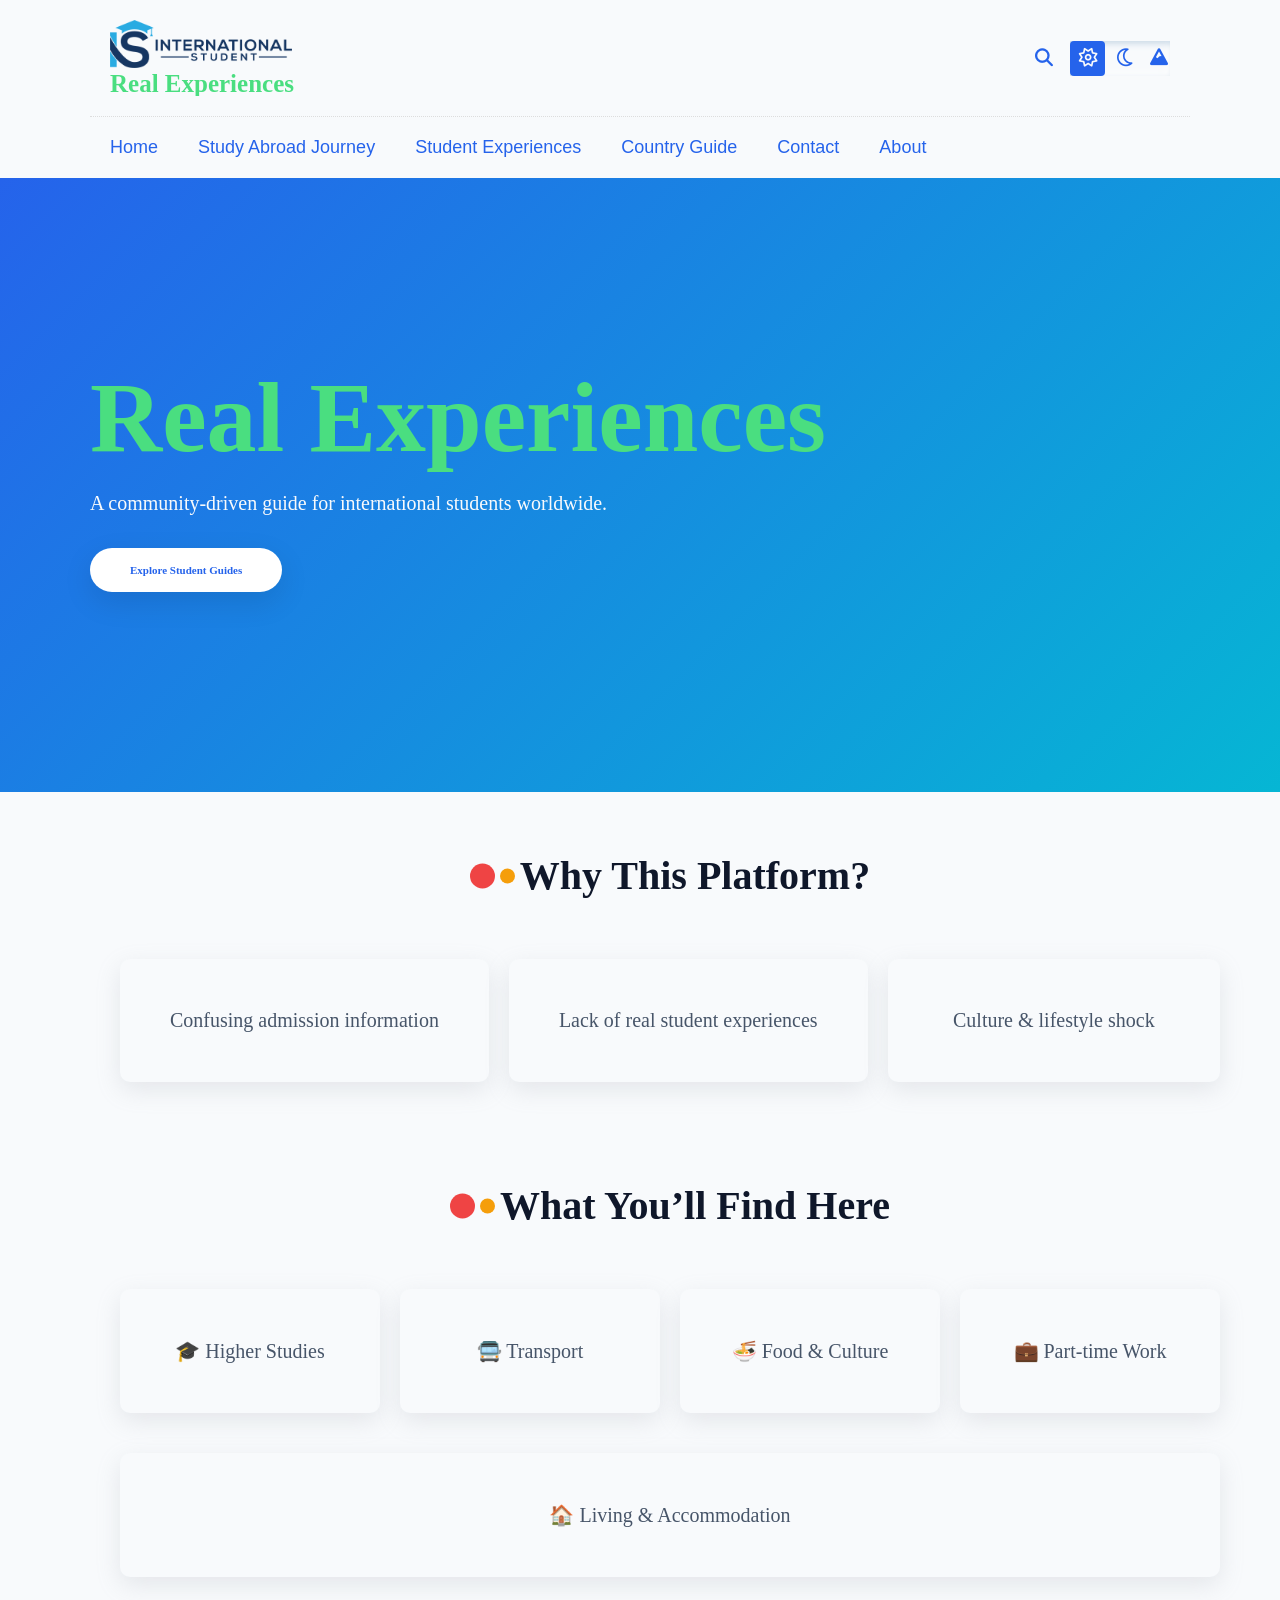
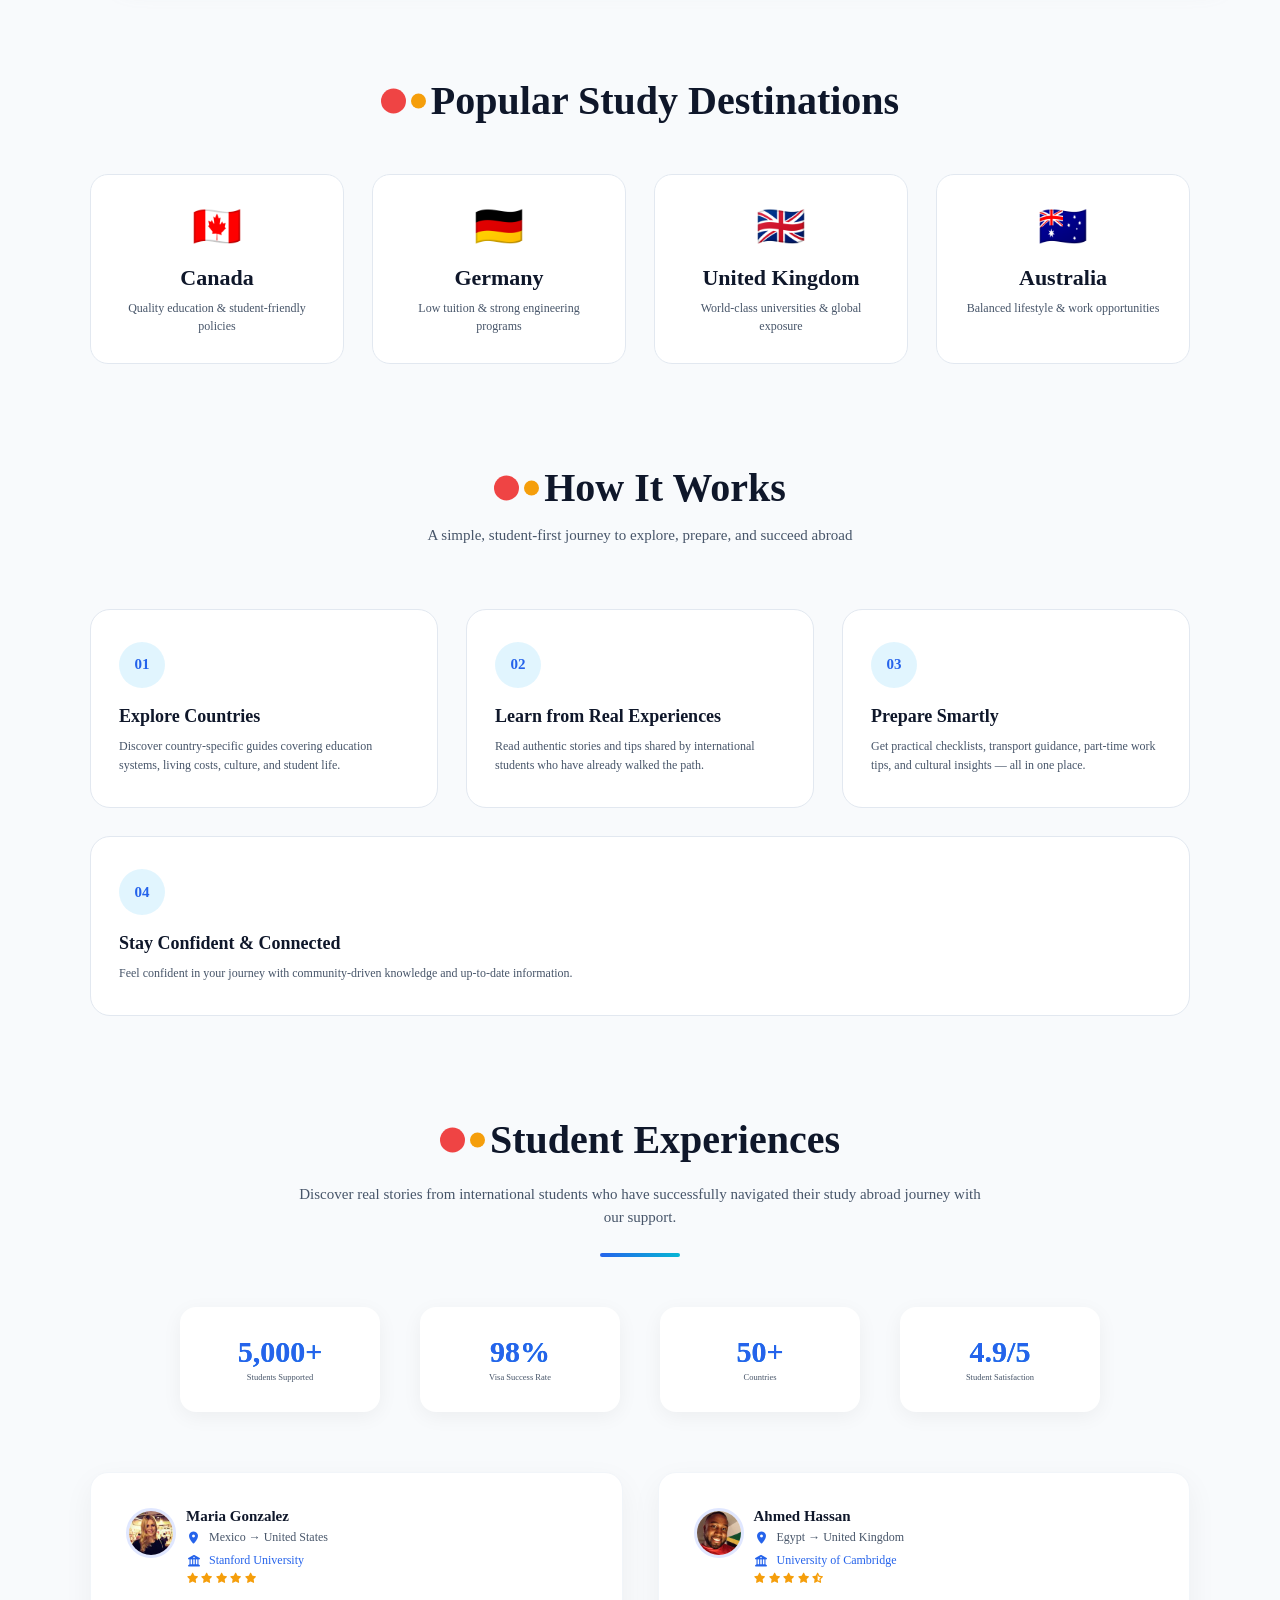
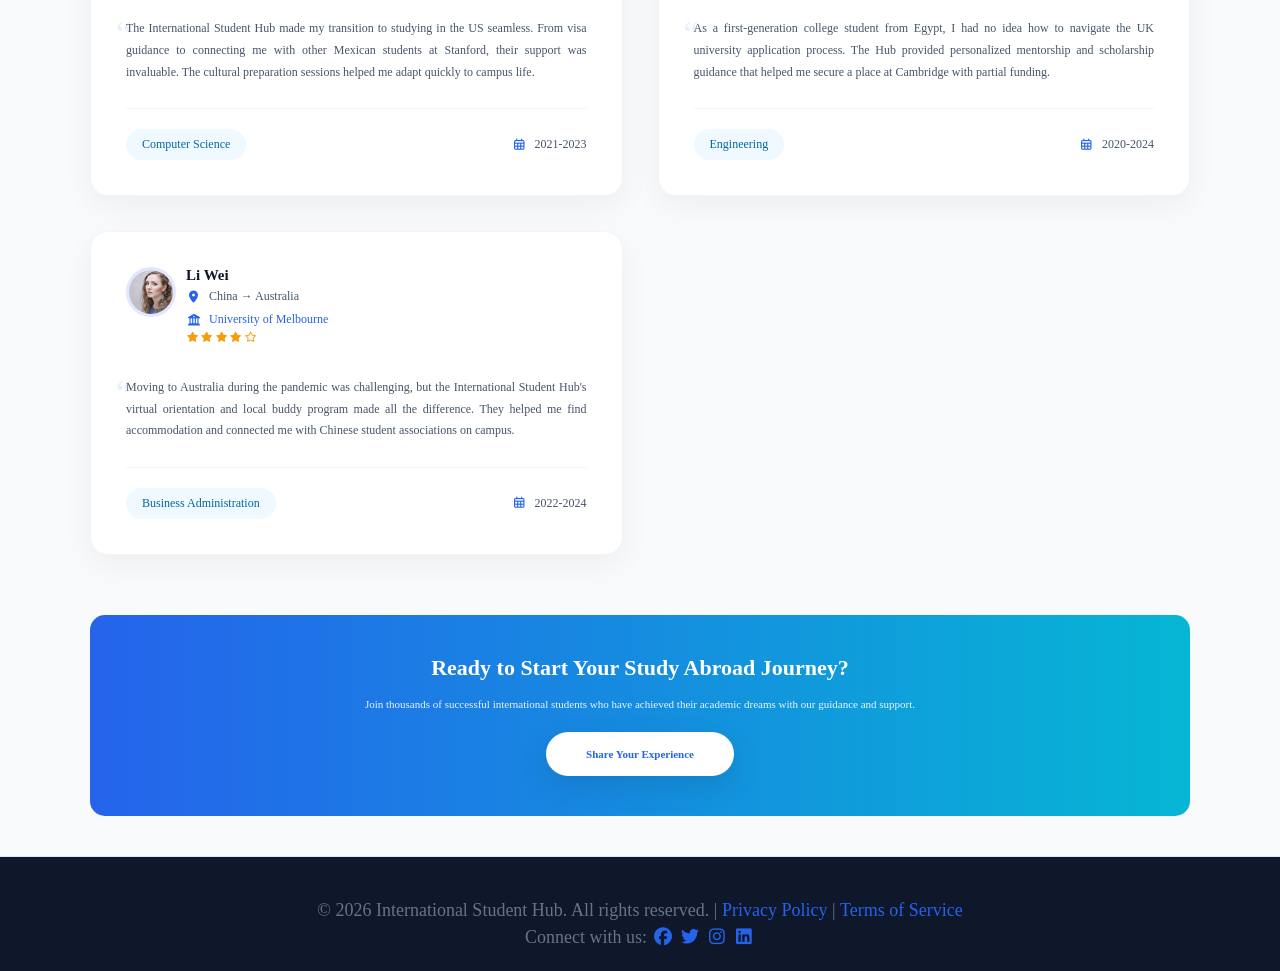
==== commit c82e0885: "Update index.html Update html" ====
--- a/index.html
+++ b/index.html
@@ -70,8 +70,8 @@
                 <li><a href="study-abroad-journey.html">Study Abroad Journey</a></li>
                 <li><a href="student-experience.html">Student Experiences</a></li>
                 <li><a href="country-guide.html">Country Guide</a></li>
-                <li><a href="./">Contact</a></li>
-                <li><a href="./">About</a></li>
+                <li><a href="contact.html">Contact</a></li>
+                <li><a href="about.html">About</a></li>
               </ul>  
             </nav>
           </div>    
@@ -82,7 +82,7 @@
       <section class="hero">
         <div class="container hero-wrapper">
           <div class="site-slogan">
-            <h1>Real Experiences • Smart Preparation • Global Journey</h1>
+            <h1>Real Experiences • Smart Preparation • Global Journey • Roadmaps</h1>
           </div>
           <p class="hero-p">
             A community-driven guide for international students worldwide.
--- a/assets/css/style.css
+++ b/assets/css/style.css
@@ -50,6 +50,9 @@
 }
 
 
+/* ================================
+   BASE VARIABLES (Default Theme)
+   ================================ */
 
 :root {
   --primary: #2563eb;
@@ -61,13 +64,16 @@
   --border-color: #e2e8f0;
   --accent: #38bdf8;
   --gutter-x: 2rem;
+  --success: #10b981;
+  --warning: #f59e0b;
+  --error: #ef4444;
 }
 
 /* ================================
    DARK THEME
    ================================ */
 
-body.dark-theme {
+[data-theme="dark"] {
   --primary: #6366f1;
   --secondary: #22d3ee;
   --background: #020617;
@@ -77,9 +83,11 @@
   --border-color: #1e293b;
   --accent: #67e8f9;
 }
-
-
-body.calm-theme {
+/* ================================
+   CALM GLOBAL THEME
+   ================================ */
+
+[data-theme="calm"] {
   --primary: #059669;
   --secondary: #facc15;
   --background: #ecfeff;
@@ -89,6 +97,8 @@
   --border-color: #a7f3d0;
   --accent: #2dd4bf;
 }
+
+
 .d-none {
   display: none;
 }
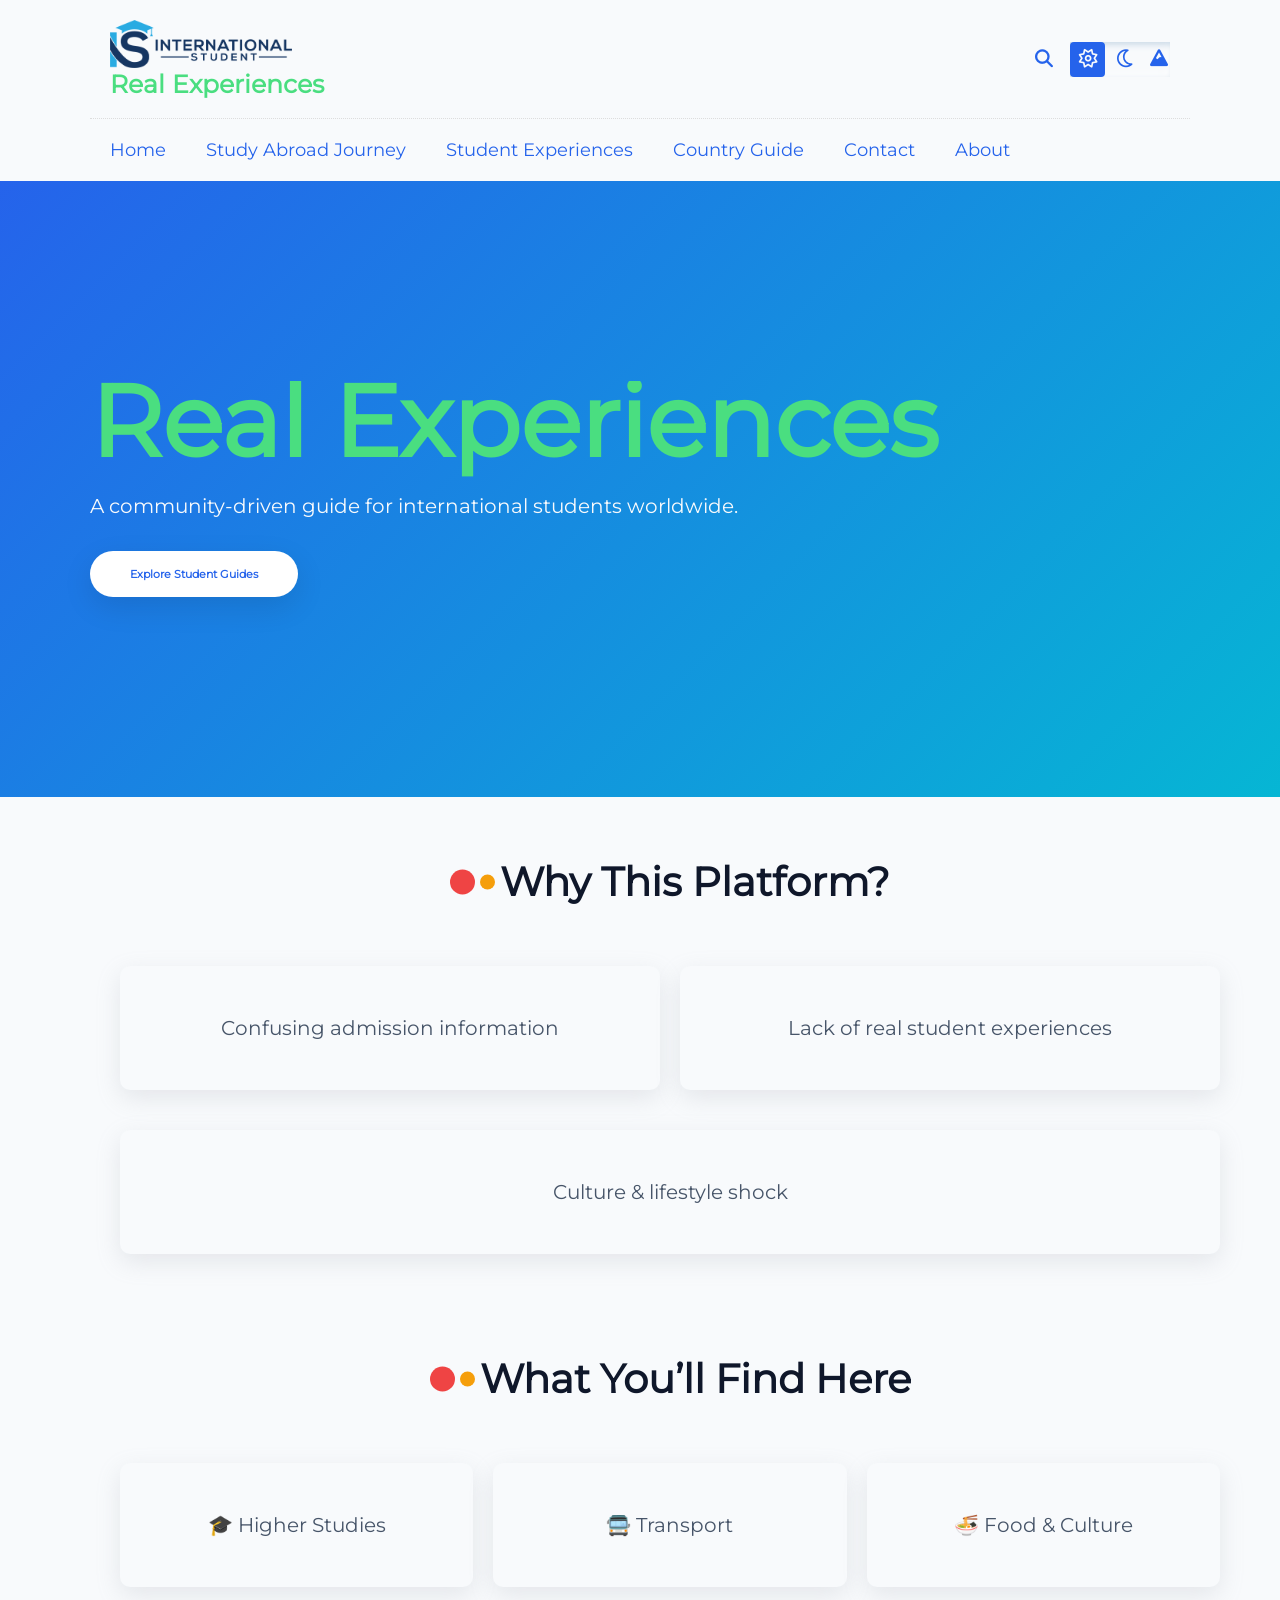
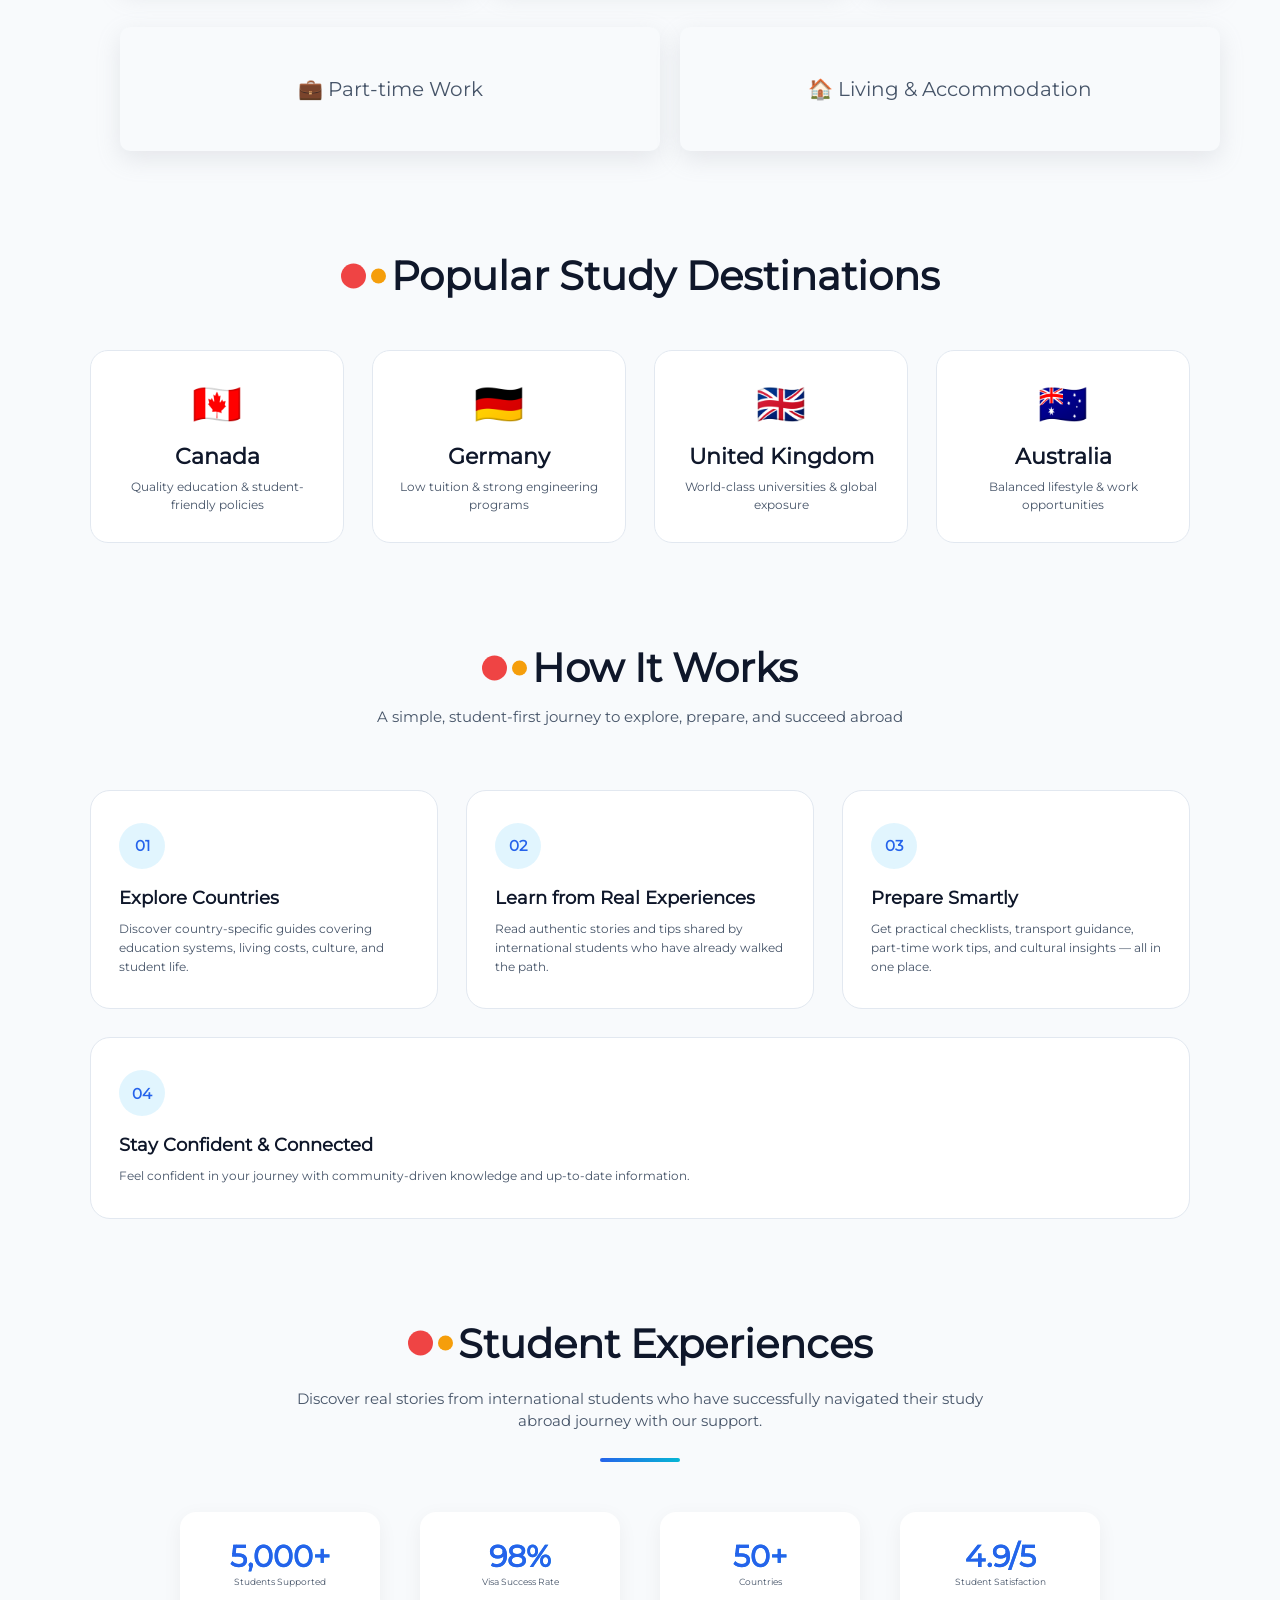
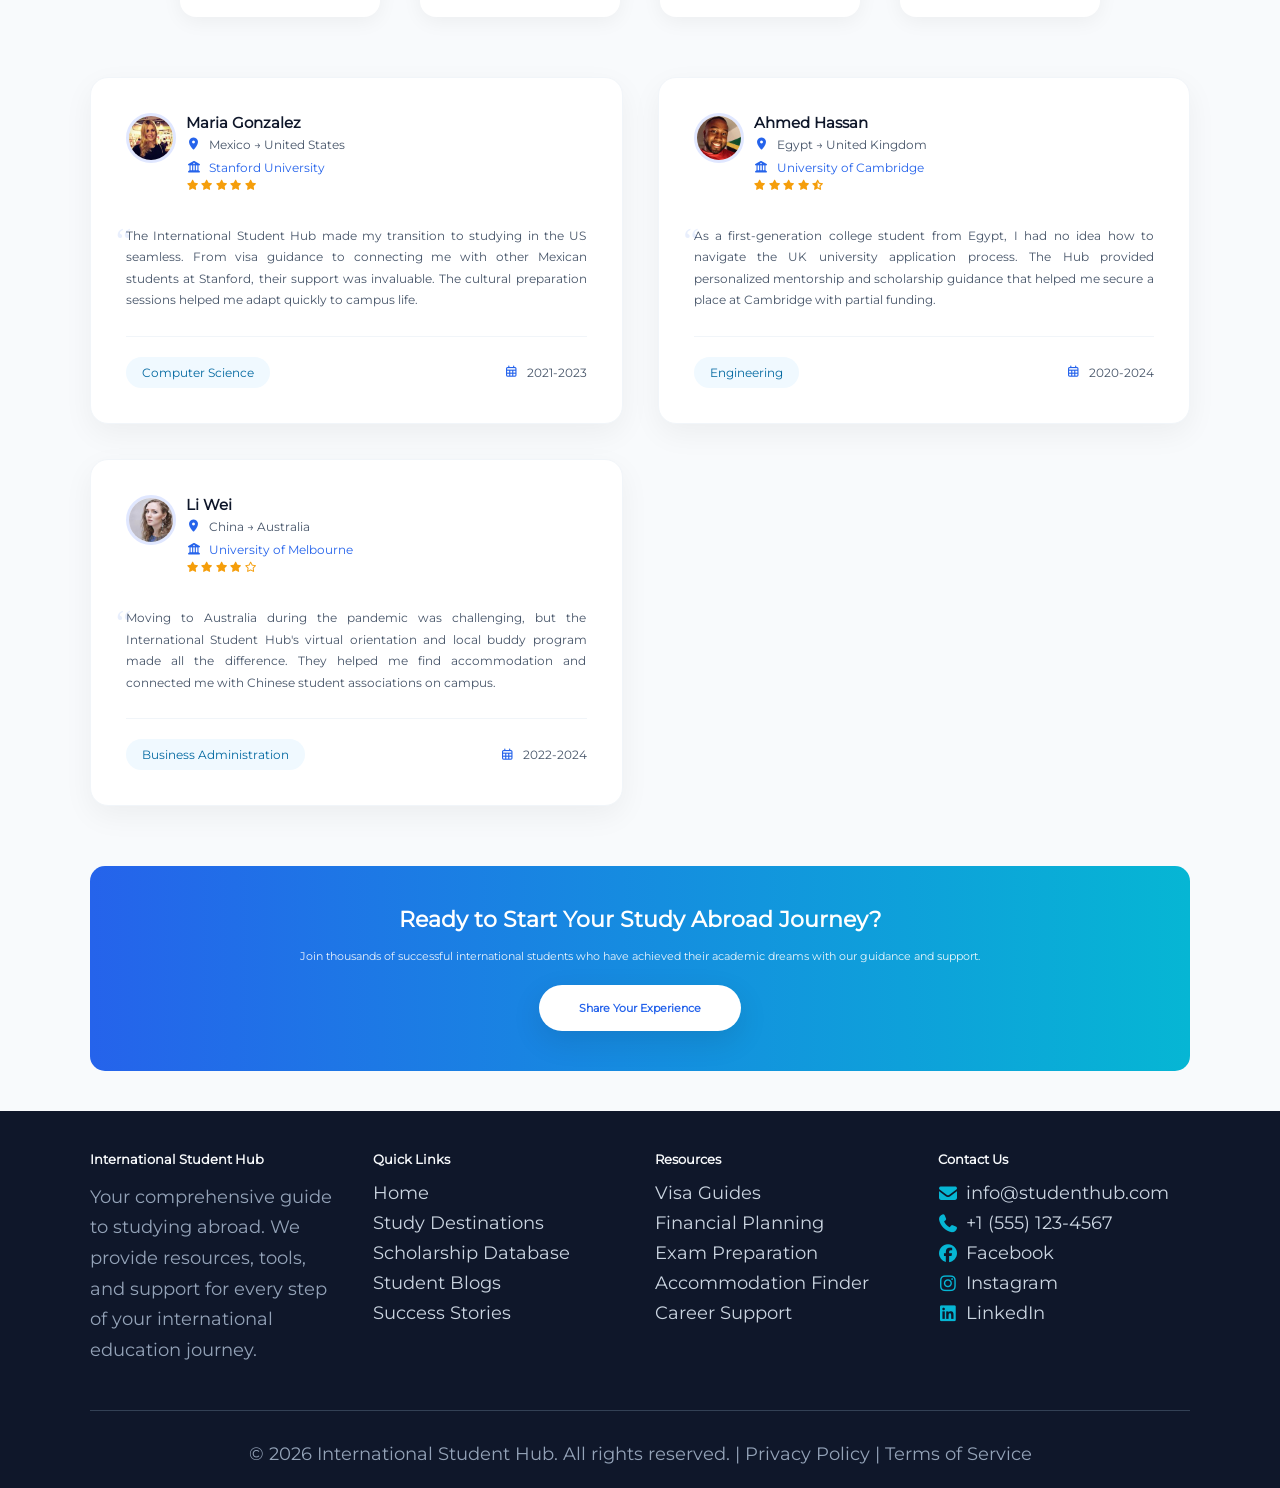
==== commit 3fe0bdf3: "dynamic" ====
--- a/index.html
+++ b/index.html
@@ -87,7 +87,7 @@
           <p class="hero-p">
             A community-driven guide for international students worldwide.
           </p>
-          <a href="#" class="cta-button">Explore Student Guides</a>
+          <a href="study-abroad-journey.html" class="cta-button">Explore Student Guides</a>
         </div>
       </section>
 
@@ -401,15 +401,118 @@
           
             <h2 class="cta-title">Ready to Start Your Study Abroad Journey?</h2>
             <p class="cta-text">Join thousands of successful international students who have achieved their academic dreams with our guidance and support.</p>
-            <a href="#" class="cta-button">Share Your Experience</a>
-        </div>
+            <a href="#" class="cta-button-m">Share Your Experience</a>
+        </div>
+
+        <div id="exp_share_modal" class="exp_modal_container">
+    <div class="exp_modal_wrapper">
+        <div class="exp_modal_header">
+            <h3 class="exp_modal_title">📝 Share Your Study Abroad Experience</h3>
+            <span class="exp_modal_close_btn">&times;</span>
+        </div>
+        <div class="exp_modal_body">
+            <!-- এখানে action দেওয়া লাগবে না, JS handle করবে -->
+            <form id="exp_share_form">
+                <div class="exp_form_group">
+                    <label class="exp_label">Your Full Name *</label>
+                    <input type="text" name="name" id="exp_name" class="exp_input" placeholder="e.g., Rahim Uddin" required>
+                </div>
+                <div class="exp_form_group">
+                    <label class="exp_label">Your Email *</label>
+                    <input type="email" name="email" id="exp_email" class="exp_input" placeholder="rahim@example.com" required>
+                </div>
+                <div class="exp_form_group">
+                    <label class="exp_label">Destination Country *</label>
+                    <select name="country" id="exp_country" class="exp_input" required>
+                        <option value="">Select Country</option>
+                        <option value="USA">USA</option>
+                        <option value="UK">UK</option>
+                        <option value="Canada">Canada</option>
+                        <option value="Australia">Australia</option>
+                        <option value="Germany">Germany</option>
+                    </select>
+                </div>
+                <div class="exp_form_group">
+                    <label class="exp_label">Your Experience *</label>
+                    <textarea name="message" id="exp_message" class="exp_textarea" rows="4" placeholder="Share your journey, challenges, achievements, tips for others..." required></textarea>
+                </div>
+                <div class="exp_form_group">
+                    <button type="submit" class="exp_submit_btn">📧 Send Experience</button>
+                </div>
+                <div id="exp_form_status" class="exp_form_status"></div>
+            </form>
+        </div>
+    </div>
+</div>
+
+
       </section>
 
-      <footer class="footer">
-        
-        
-            <p>© 2026 International Student Hub. All rights reserved. | <a href="#">Privacy Policy</a> | <a href="#">Terms of Service</a></p>
-            <p>Connect with us: <a href="#"><i class="fab fa-facebook"></i></a> <a href="#"><i class="fab fa-twitter"></i></a> <a href="#"><i class="fab fa-instagram"></i></a> <a href="#"><i class="fab fa-linkedin"></i></a></p>
+       <footer>
+        <div class="container">
+          <div class="footer-content">
+            <div class="footer-column">
+              <h3>International Student Hub</h3>
+              <p>
+                Your comprehensive guide to studying abroad. We provide
+                resources, tools, and support for every step of your
+                international education journey.
+              </p>
+            </div>
+
+            <div class="footer-column">
+              <h3>Quick Links</h3>
+              <ul class="footer-links">
+                <li><a href="#">Home</a></li>
+                <li><a href="#">Study Destinations</a></li>
+                <li><a href="#">Scholarship Database</a></li>
+                <li><a href="#">Student Blogs</a></li>
+                <li><a href="#">Success Stories</a></li>
+              </ul>
+            </div>
+
+            <div class="footer-column">
+              <h3>Resources</h3>
+              <ul class="footer-links">
+                <li><a href="#">Visa Guides</a></li>
+                <li><a href="#">Financial Planning</a></li>
+                <li><a href="#">Exam Preparation</a></li>
+                <li><a href="#">Accommodation Finder</a></li>
+                <li><a href="#">Career Support</a></li>
+              </ul>
+            </div>
+
+            <div class="footer-column">
+              <h3>Contact Us</h3>
+              <ul class="footer-links">
+                <li>
+                  <a href="#"
+                    ><i class="fas fa-envelope"></i> info@studenthub.com</a
+                  >
+                </li>
+                <li>
+                  <a href="#"><i class="fas fa-phone"></i> +1 (555) 123-4567</a>
+                </li>
+                <li>
+                  <a href="#"><i class="fab fa-facebook"></i> Facebook</a>
+                </li>
+                <li>
+                  <a href="#"><i class="fab fa-instagram"></i> Instagram</a>
+                </li>
+                <li>
+                  <a href="#"><i class="fab fa-linkedin"></i> LinkedIn</a>
+                </li>
+              </ul>
+            </div>
+          </div>
+
+          <div class="copyright">
+            <p>
+              &copy; 2026 International Student Hub. All rights reserved. |
+              Privacy Policy | Terms of Service
+            </p>
+          </div>
+        </div>
       </footer>
     </main>
     <script src="assets/js/script.js"></script>
--- a/assets/css/style.css
+++ b/assets/css/style.css
@@ -1,14 +1,26 @@
+@font-face {
+  font-family: Montserrat;
+  src: url("../webfonts/Montserrat-Regular.ttf") format("truetype");
+  font-display: swap;
+}
 * {
   margin: 0;
   padding: 0;
   box-sizing: border-box;
+  transition:
+    background-color 0.3s ease,
+    color 0.3s ease,
+    border-color 0.3s ease,
+    box-shadow 0.3s ease;
 }
 html {
   font-size: 62.5%;
+  font-family: "Montserrat", Times, serif;
 }
 body {
   background-color: var(--background);
   color: var(--text-primary);
+  font-family: "Montserrat", Times, serif;
   position: relative;
   overflow-x: hidden;
 }
@@ -23,7 +35,7 @@
   list-style: none;
   margin: 0;
   padding: 0;
-  font-family: "Roboto", sans-serif;
+  font-family: "Montserrat", Times, serif;
 }
 h1,
 h2,
@@ -31,7 +43,8 @@
 h4,
 h5,
 h6 {
-  font-optical-sizing: auto;
+  font-family: "Montserrat", Times, serif;
+  list-style: none;
 }
 a {
   text-decoration: none;
@@ -48,7 +61,6 @@
   line-height: 1.5;
   color: var(--para-color);
 }
-
 
 /* ================================
    BASE VARIABLES (Default Theme)
@@ -98,12 +110,9 @@
   --accent: #2dd4bf;
 }
 
-
 .d-none {
   display: none;
 }
-
-
 
 .container {
   width: 100%;
@@ -113,8 +122,6 @@
   margin-left: auto;
 }
 
-
-
 .header {
   width: 100%;
   background-color: var(--background);
@@ -130,8 +137,6 @@
 .header-wrap .logo a img {
   max-width: 20%;
 }
-
-
 
 .site-slogan {
   width: 100%;
@@ -147,7 +152,6 @@
   color: #fff;
 }
 
-
 .site-slogan h1 {
   color: transparent;
 }
@@ -161,7 +165,6 @@
   animation: slogan1 9s infinite;
 }
 
-
 .site-slogan h1::after {
   content: "Smart Preparation";
   position: absolute;
@@ -170,7 +173,6 @@
   opacity: 0;
   animation: slogan2 9s infinite;
 }
-
 
 .site-slogan::after {
   content: "Global Journey";
@@ -183,7 +185,6 @@
   animation: slogan3 9s infinite;
 }
 
-
 @keyframes slogan1 {
   0%,
   30% {
@@ -230,8 +231,6 @@
     opacity: 0;
   }
 }
-
-
 
 .header .menu-bars a {
   display: none;
@@ -298,14 +297,11 @@
   padding: 1rem 2rem;
 }
 
-
-
 .hero {
   width: 100%;
   padding: 20rem 0;
   width: 100%;
 
-  
   background: linear-gradient(135deg, var(--primary), var(--secondary));
 }
 .hero .hero-wrapper {
@@ -330,8 +326,6 @@
   font-size: 2rem;
   margin-bottom: 3rem;
 }
-
-
 
 .categories,
 .problem {
@@ -422,11 +416,9 @@
   box-shadow: rgba(0, 0, 0, 0.45) 0px 25px 20px -20px;
 }
 
-
 .countries {
   width: 100%;
 }
-
 
 .country-flex {
   display: flex;
@@ -435,7 +427,6 @@
   gap: 2.8rem;
   margin-top: 5rem;
 }
-
 
 .country-card {
   flex: 1 1 22rem;
@@ -495,8 +486,6 @@
   line-height: 1.5;
 }
 
-
-
 .how-it-works {
   padding: 10rem 0;
   background: var(--background);
@@ -517,14 +506,11 @@
   line-height: 1.7;
 }
 
-
 .hiw-steps {
   display: flex;
   flex-wrap: wrap;
   gap: 2.8rem;
 }
-
-
 
 .hiw-card {
   flex: 1 1 26rem;
@@ -549,8 +535,6 @@
   transform: translateY(-1rem);
 }
 
-
-
 .hiw-step {
   display: inline-flex;
   align-items: center;
@@ -564,8 +548,6 @@
   color: var(--primary);
   background: color-mix(in srgb, var(--accent), transparent 85%);
 }
-
-
 
 .hiw-card h3 {
   font-size: 1.8rem;
@@ -827,6 +809,7 @@
   margin-right: auto;
 }
 
+.cta-button-m,
 .cta-button {
   display: inline-block;
   background: white;
@@ -1177,7 +1160,126 @@
   font-size: 0.9rem;
 }
 
+/* রিসোর্স মডাল স্টাইল */
+.resource_modal_container {
+  display: none;
+  position: fixed;
+  z-index: 10000;
+  left: 0;
+  top: 0;
+  width: 100%;
+  height: 100%;
+  background-color: rgba(0, 0, 0, 0.7);
+  backdrop-filter: blur(5px);
+}
+
+.resource_modal_wrapper {
+  background-color: #fff;
+  margin: 3% auto;
+  width: 90%;
+  max-width: 800px;
+  border-radius: 20px;
+  box-shadow: 0 25px 50px rgba(0, 0, 0, 0.3);
+  animation: resource_slideIn 0.3s ease;
+  max-height: 90vh;
+  overflow-y: auto;
+}
+
+@keyframes resource_slideIn {
+  from {
+    transform: translateY(-50px);
+    opacity: 0;
+  }
+  to {
+    transform: translateY(0);
+    opacity: 1;
+  }
+}
+
+.resource_modal_header {
+  display: flex;
+  justify-content: space-between;
+  align-items: center;
+  padding: 20px 25px;
+  background: linear-gradient(135deg, #2c3e50 0%, #3498db 100%);
+  color: white;
+  border-radius: 20px 20px 0 0;
+  position: sticky;
+  top: 0;
+  z-index: 1;
+}
+
+.resource_modal_title {
+  margin: 0;
+  font-size: 1.5rem;
+}
+
+.resource_modal_close {
+  font-size: 35px;
+  font-weight: bold;
+  cursor: pointer;
+  transition: 0.3s;
+  line-height: 1;
+}
+
+.resource_modal_close:hover {
+  transform: scale(1.2);
+}
+
+.resource_modal_body {
+  padding: 30px;
+}
+
+.resource_modal_body h3 {
+  color: #2c3e50;
+  margin-top: 0;
+}
+
+.resource_modal_body p {
+  line-height: 1.6;
+  color: #555;
+}
+
+.resource_action_buttons {
+  margin-top: 30px;
+  display: flex;
+  gap: 15px;
+  flex-wrap: wrap;
+}
+
+.resource_btn {
+  padding: 12px 24px;
+  border: none;
+  border-radius: 8px;
+  cursor: pointer;
+  font-size: 14px;
+  font-weight: 600;
+  transition: 0.3s;
+  text-decoration: none;
+  display: inline-block;
+}
+
+.resource_btn_primary {
+  background: linear-gradient(135deg, #3498db 0%, #2c3e50 100%);
+  color: white;
+}
+
+.resource_btn_primary:hover {
+  transform: translateY(-2px);
+  box-shadow: 0 5px 15px rgba(52, 152, 219, 0.4);
+}
+
+.resource_btn_secondary {
+  background: #ecf0f1;
+  color: #2c3e50;
+}
+
+.resource_btn_secondary:hover {
+  background: #bdc3c7;
+}
+
 /* CTA Section */
+.cta-section-m,
 .cta-section {
   background: linear-gradient(to right, var(--primary), var(--secondary));
   color: white;
@@ -1187,11 +1289,13 @@
   border-radius: 15px;
 }
 
+.cta-section-m h2,
 .cta-section h2 {
   font-size: 2.2rem;
   margin-bottom: 1.5rem;
 }
 
+.cta-section-m p,
 .cta-section p {
   max-width: 700px;
   margin: 0 auto 2rem;
@@ -1239,6 +1343,295 @@
   background-color: rgba(255, 255, 255, 0.1);
   transform: translateY(-3px);
 }
+
+/* কনসালটেশন মডাল স্টাইল - ক্ল্যাশ ফ্রি */
+.consult_modal_container {
+  display: none;
+  position: fixed;
+  z-index: 10001;
+  left: 0;
+  top: 0;
+  width: 100%;
+  height: 100%;
+  background-color: rgba(0, 0, 0, 0.7);
+  backdrop-filter: blur(5px);
+}
+
+.consult_modal_wrapper {
+  background-color: #ffffff;
+  margin: 2% auto;
+  width: 90%;
+  max-width: 550px;
+  border-radius: 20px;
+  box-shadow: 0 25px 50px rgba(0, 0, 0, 0.3);
+  animation: consult_slideIn 0.3s ease;
+  max-height: 90vh;
+  overflow-y: auto;
+}
+
+@keyframes consult_slideIn {
+  from {
+    transform: translateY(-50px);
+    opacity: 0;
+  }
+  to {
+    transform: translateY(0);
+    opacity: 1;
+  }
+}
+
+.consult_modal_header {
+  display: flex;
+  justify-content: space-between;
+  align-items: center;
+  padding: 20px 25px;
+  background: linear-gradient(135deg, #1e3c72 0%, #2a5298 100%);
+  color: white;
+  border-radius: 20px 20px 0 0;
+  position: sticky;
+  top: 0;
+}
+
+.consult_modal_title {
+  margin: 0;
+  font-size: 1.4rem;
+}
+
+.consult_modal_close {
+  font-size: 35px;
+  font-weight: bold;
+  cursor: pointer;
+  transition: 0.3s;
+  line-height: 1;
+}
+
+.consult_modal_close:hover {
+  transform: scale(1.2);
+  color: #ff6b6b;
+}
+
+.consult_modal_body {
+  padding: 25px;
+}
+
+.consult_form_group {
+  margin-bottom: 18px;
+}
+
+.consult_label {
+  display: block;
+  margin-bottom: 6px;
+  font-weight: 600;
+  color: #333;
+  font-size: 13px;
+}
+
+.consult_input,
+.consult_textarea {
+  width: 100%;
+  padding: 10px 12px;
+  border: 1px solid #ddd;
+  border-radius: 8px;
+  font-size: 14px;
+  transition: 0.3s;
+  box-sizing: border-box;
+}
+
+.consult_input:focus,
+.consult_textarea:focus {
+  outline: none;
+  border-color: #2a5298;
+  box-shadow: 0 0 5px rgba(42, 82, 152, 0.3);
+}
+
+.consult_textarea {
+  resize: vertical;
+  font-family: inherit;
+}
+
+.consult_submit_btn {
+  width: 100%;
+  padding: 12px;
+  background: linear-gradient(135deg, #1e3c72 0%, #2a5298 100%);
+  color: white;
+  border: none;
+  border-radius: 8px;
+  font-size: 16px;
+  font-weight: 600;
+  cursor: pointer;
+  transition: 0.3s;
+}
+
+.consult_submit_btn:hover {
+  transform: translateY(-2px);
+  box-shadow: 0 5px 15px rgba(30, 60, 114, 0.4);
+}
+
+.consult_status {
+  margin-top: 15px;
+  padding: 10px;
+  border-radius: 8px;
+  text-align: center;
+  font-size: 14px;
+  display: none;
+}
+
+.consult_status.success {
+  display: block;
+  background-color: #d4edda;
+  color: #155724;
+  border: 1px solid #c3e6cb;
+}
+
+.consult_status.error {
+  display: block;
+  background-color: #f8d7da;
+  color: #721c24;
+  border: 1px solid #f5c6cb;
+}
+
+/* মডাল স্টাইল */
+.exp_modal_container {
+  display: none;
+  position: fixed;
+  z-index: 9999;
+  left: 0;
+  top: 0;
+  width: 100%;
+  height: 100%;
+  background-color: rgba(0, 0, 0, 0.6);
+  backdrop-filter: blur(3px);
+}
+
+.exp_modal_wrapper {
+  background-color: #ffffff;
+  margin: 5% auto;
+  width: 90%;
+  max-width: 550px;
+  border-radius: 16px;
+  box-shadow: 0 20px 40px rgba(0, 0, 0, 0.2);
+  animation: exp_slideIn 0.3s ease;
+}
+
+@keyframes exp_slideIn {
+  from {
+    transform: translateY(-50px);
+    opacity: 0;
+  }
+  to {
+    transform: translateY(0);
+    opacity: 1;
+  }
+}
+
+.exp_modal_header {
+  display: flex;
+  justify-content: space-between;
+  align-items: center;
+  padding: 20px 24px;
+  border-bottom: 1px solid #e0e0e0;
+  background: linear-gradient(135deg, #667eea 0%, #764ba2 100%);
+  border-radius: 16px 16px 0 0;
+}
+
+.exp_modal_title {
+  margin: 0;
+  color: white;
+  font-size: 1.3rem;
+}
+
+.exp_modal_close_btn {
+  color: white;
+  font-size: 28px;
+  font-weight: bold;
+  cursor: pointer;
+  transition: 0.3s;
+}
+
+.exp_modal_close_btn:hover {
+  transform: scale(1.2);
+}
+
+.exp_modal_body {
+  padding: 24px;
+}
+
+.exp_form_group {
+  margin-bottom: 20px;
+}
+
+.exp_label {
+  display: block;
+  margin-bottom: 8px;
+  font-weight: 600;
+  color: #333;
+  font-size: 14px;
+}
+
+.exp_input,
+.exp_textarea {
+  width: 100%;
+  padding: 10px 12px;
+  border: 1px solid #ddd;
+  border-radius: 8px;
+  font-size: 14px;
+  transition: 0.3s;
+  box-sizing: border-box;
+}
+
+.exp_input:focus,
+.exp_textarea:focus {
+  outline: none;
+  border-color: #667eea;
+  box-shadow: 0 0 5px rgba(102, 126, 234, 0.3);
+}
+
+.exp_textarea {
+  resize: vertical;
+  font-family: inherit;
+}
+
+.exp_submit_btn {
+  width: 100%;
+  padding: 12px;
+  background: linear-gradient(135deg, #667eea 0%, #764ba2 100%);
+  color: white;
+  border: none;
+  border-radius: 8px;
+  font-size: 16px;
+  font-weight: 600;
+  cursor: pointer;
+  transition: 0.3s;
+}
+
+.exp_submit_btn:hover {
+  transform: translateY(-2px);
+  box-shadow: 0 5px 15px rgba(102, 126, 234, 0.4);
+}
+
+.exp_form_status {
+  margin-top: 15px;
+  padding: 10px;
+  border-radius: 8px;
+  text-align: center;
+  font-size: 14px;
+  display: none;
+}
+
+.exp_form_status.success {
+  display: block;
+  background-color: #d4edda;
+  color: #155724;
+  border: 1px solid #c3e6cb;
+}
+
+.exp_form_status.error {
+  display: block;
+  background-color: #f8d7da;
+  color: #721c24;
+  border: 1px solid #f5c6cb;
+}
+
 /* Footer */
 footer {
   background-color: #0f172a;
@@ -1301,8 +1694,6 @@
   color: #94a3b8;
   font-size: 0.9rem;
 }
-
-
 
 /* Study Abroad Page */
 
@@ -3451,4 +3842,3 @@
     max-width: 1320px;
   }
 }
-
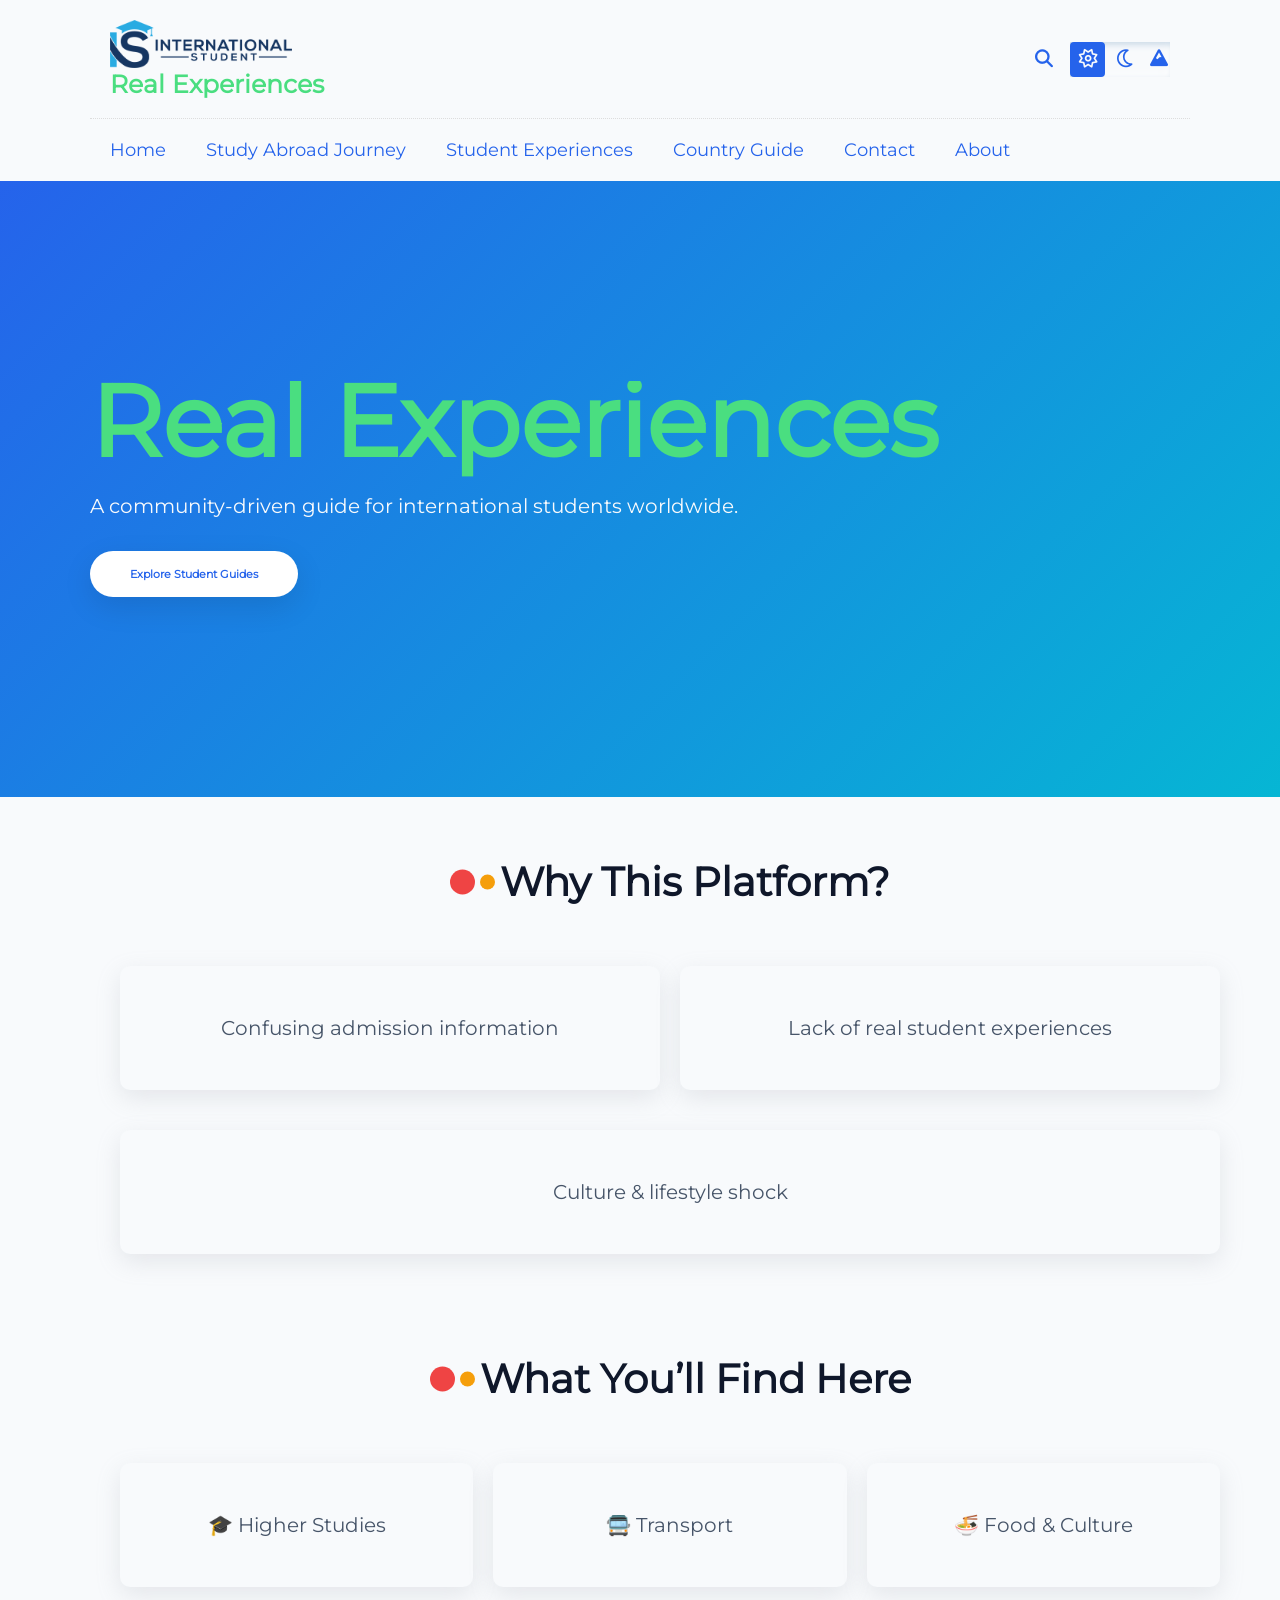
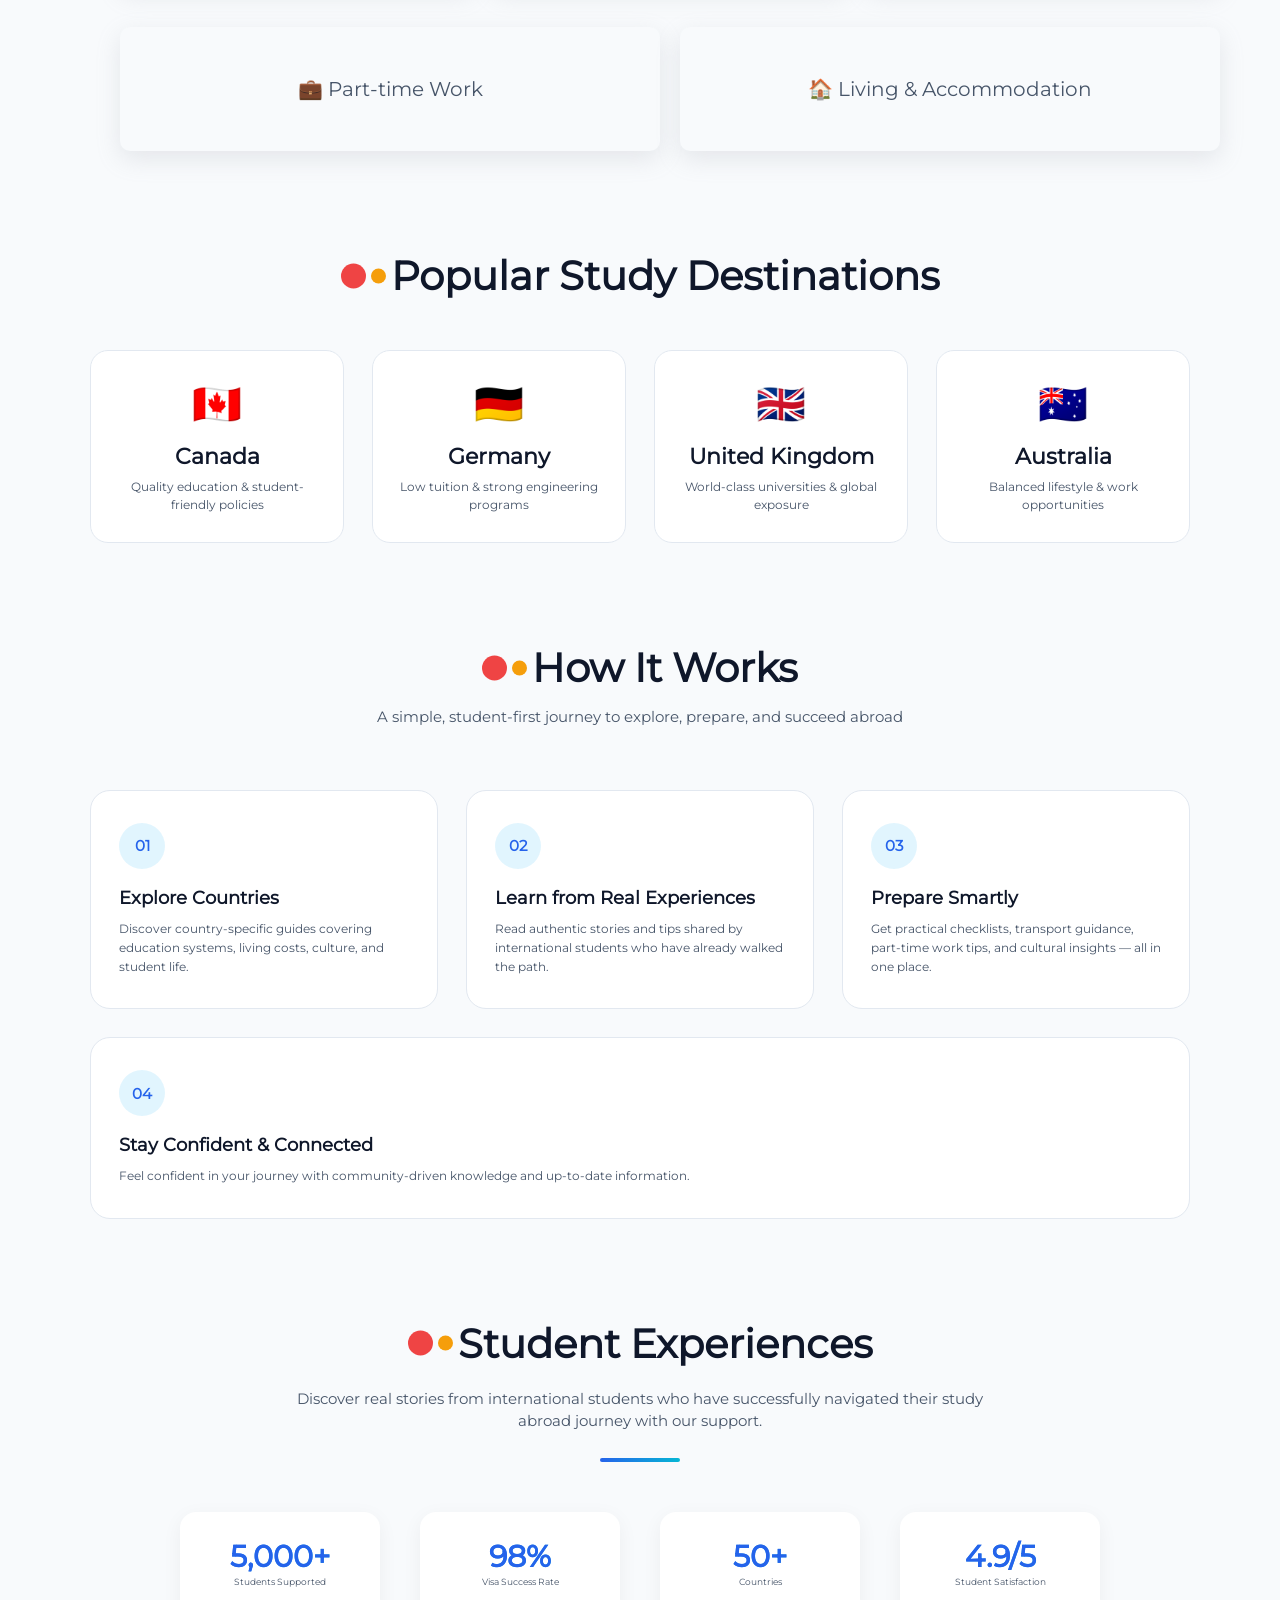
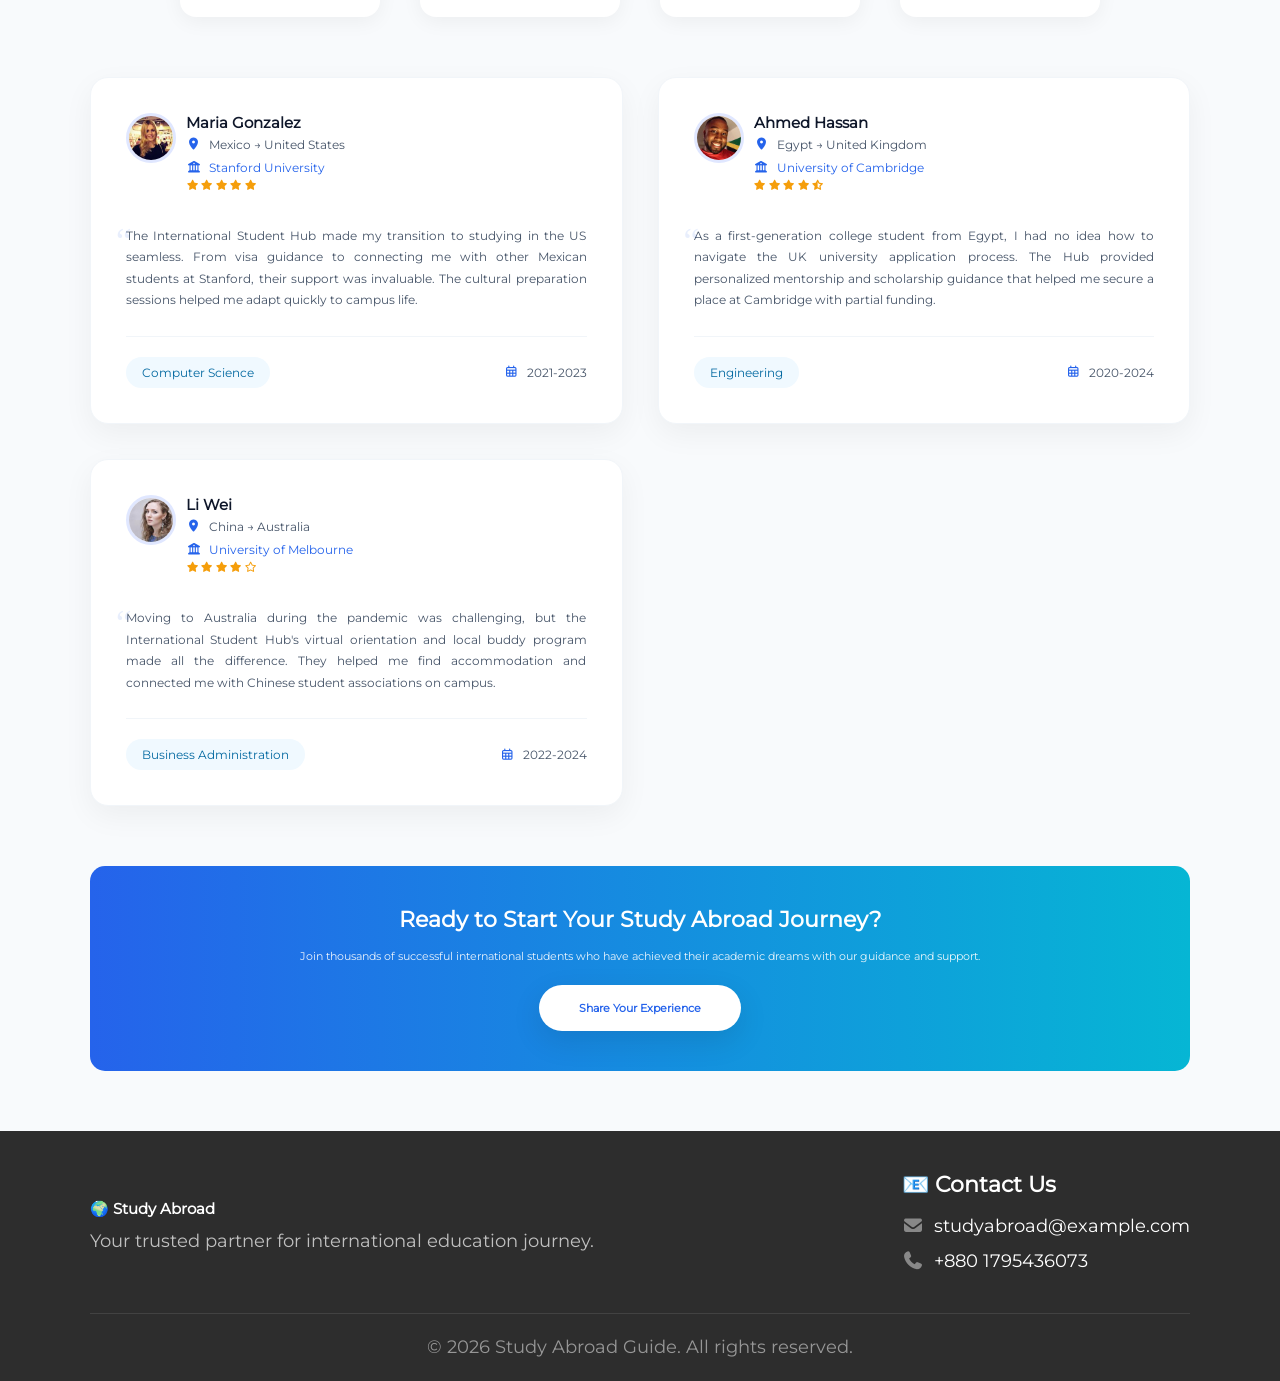
==== commit b87f884a: "Footer updated" ====
--- a/index.html
+++ b/index.html
@@ -1,528 +1,482 @@
 <!doctype html>
 <html lang="en">
-  <head>
-    <meta charset="UTF-8" />
-    <meta name="viewport" content="width=device-width, initial-scale=1.0" />
-    <title>International Student Hub</title>
-    
-    <link rel="stylesheet" href="assets/css/all.min.css" />
-    <link rel="stylesheet" href="assets/css/style.css" />
-  </head>
-  <body>
-    <main>   
-      <header class="header" id="header">
-        <div class="container">
-          <div class="header-wrap">
-            <div class="logo">
-              <h2>
-                <a href="./"><img src="./assets/img/logo.png" alt="Logo Here"/> </a>
-               
-              </h2>
-              <div class="site-slogan">
-                <h1>Real Experiences • Smart Preparation • Global Journey</h1>
-              </div>
-            </div>
-            <div class="site-mode">
-              <nav class="mode">
-                <ul class="all-modes">
-                  <li class="menu-bars">
-                    <a href="#" id="open-close--menu">
-                      <i class="fa-solid fa-bars-staggered"></i >
-                      <span class="d-none">Bars</span></a>
-                  </li>
-                  <li>
-                    <a href="#"
-                      ><i class="fa-solid fa-magnifying-glass"></i
-                      ><span class="d-none">Search</span></a>
-                  </li>
-                  <li>
-                    <ul class="all-site--modes">
-                      <li class="active">
-                        <a title="light mode" href="#"
-                          ><i class="fa-regular fa-sun"></i
-                        ></a>
-                      </li>        
-                      <li>
-                        <a title="dark mode" href="#"
-                          ><i class="fa-regular fa-moon"></i
-                        ></a>
-                      </li>
-                      <li>
-                            <a title="calm mode" href="#"><i class="fa-solid fa-mountain"></i></a>
-                        
-                      </li>
-                    </ul>
-                  </li>
-                </ul>
-                
-              </nav>
-              <div class="icon"></div>
-            </div>
-          </div>
-
-          <div class="navigation">
-            <div class="close-icon">
-              <a href="#" id="close-menu--bars"><i class="fas fa-times"></i><span class="d-none">Close</span></a> 
-            </div>
-            <nav class="navbar">
-              <ul>
-                <li><a href="index.html">Home</a></li>
-                <li><a href="study-abroad-journey.html">Study Abroad Journey</a></li>
-                <li><a href="student-experience.html">Student Experiences</a></li>
-                <li><a href="country-guide.html">Country Guide</a></li>
-                <li><a href="contact.html">Contact</a></li>
-                <li><a href="about.html">About</a></li>
-              </ul>  
+
+<head>
+  <meta charset="UTF-8" />
+  <meta name="viewport" content="width=device-width, initial-scale=1.0" />
+  <title>International Student Hub</title>
+
+  <link rel="stylesheet" href="assets/css/all.min.css" />
+  <link rel="stylesheet" href="assets/css/style.css" />
+</head>
+
+<body>
+  <main>
+    <header class="header" id="header">
+      <div class="container">
+        <div class="header-wrap">
+          <div class="logo">
+            <h2>
+              <a href="./"><img src="./assets/img/logo.png" alt="Logo Here" /> </a>
+
+            </h2>
+            <div class="site-slogan">
+              <h1>Real Experiences • Smart Preparation • Global Journey</h1>
+            </div>
+          </div>
+          <div class="site-mode">
+            <nav class="mode">
+              <ul class="all-modes">
+                <li class="menu-bars">
+                  <a href="#" id="open-close--menu">
+                    <i class="fa-solid fa-bars-staggered"></i>
+                    <span class="d-none">Bars</span></a>
+                </li>
+                <li>
+                  <a href="#"><i class="fa-solid fa-magnifying-glass"></i><span class="d-none">Search</span></a>
+                </li>
+                <li>
+                  <ul class="all-site--modes">
+                    <li class="active">
+                      <a title="light mode" href="#"><i class="fa-regular fa-sun"></i></a>
+                    </li>
+                    <li>
+                      <a title="dark mode" href="#"><i class="fa-regular fa-moon"></i></a>
+                    </li>
+                    <li>
+                      <a title="calm mode" href="#"><i class="fa-solid fa-mountain"></i></a>
+
+                    </li>
+                  </ul>
+                </li>
+              </ul>
+
             </nav>
-          </div>    
-        </div>
-      </header>
-
-      <!-- ================= HERO SECTION ================= -->
-      <section class="hero">
-        <div class="container hero-wrapper">
-          <div class="site-slogan">
-            <h1>Real Experiences • Smart Preparation • Global Journey • Roadmaps</h1>
-          </div>
-          <p class="hero-p">
-            A community-driven guide for international students worldwide.
-          </p>
-          <a href="study-abroad-journey.html" class="cta-button">Explore Student Guides</a>
-        </div>
-      </section>
-
-      <!-- ================= PROBLEM / SOLUTION ================= -->
-      <section class="problem">
-        <div class="container">
-          <div class="problem-wrap">
-            <h2 class="heading">Why This Platform?</h2>
-            <div class="problem-grid">
-              <div class="card">Confusing admission information</div>
-
-              
-              <div class="card">Lack of real student experiences</div>
-              
-              <div class="card">Culture & lifestyle shock</div>
-            </div>
-          </div>
-          
-        </div>
-      </section>
-
-      <!-- ================= CATEGORIES ================= -->
-      <section class="categories">
-        <div class="container">
-          <div class="cat-wrapper">
-            <h2 class="heading">What You’ll Find Here</h2>
-            <div class="category-grid">
-              <div class="card">🎓 Higher Studies</div>
-              <div class="card">🚍 Transport</div>
-              <div class="card">🍜 Food & Culture</div>
-              <div class="card">💼 Part-time Work</div>
-              <div class="card">🏠 Living & Accommodation</div>
-            </div>
-          </div>
-        </div>
-      </section>
-
-      <!-- ================= COUNTRIES ================= -->
-      <section class="countries">
-        <div class="container">
-          <div class="country-wrap">
-            <h2 class="heading">Popular Study Destinations</h2>
-            
-
-            <div class="country-flex">
-              <div class="country-card">
-                <span class="flag">🇨🇦</span>
-                
-                <h3>Canada</h3>
-                <p>Quality education & student-friendly policies</p>
-              </div>
-
-              <div class="country-card">
-                <span class="flag">🇩🇪</span>
-                <h3>Germany</h3>
-                <p>Low tuition & strong engineering programs</p>
-              </div>
-
-              <div class="country-card">
-                <span class="flag">🇬🇧</span>
-                <h3>United Kingdom</h3>
-                <p>World-class universities & global exposure</p>
-              </div>
-
-              <div class="country-card">
-                <span class="flag">🇦🇺</span>
-                <h3>Australia</h3>
-                <p>Balanced lifestyle & work opportunities</p>
-              </div>
-            </div>
-          </div>
-        </div>
-      </section>
-
-      <!-- ================= HOW IT WORKS ================= -->
-      <section class="how-it-works">
-        
-        <div class="container">
-          <div class="hiw-wrap">
-            <header class="hiw-header">
-              <h2 class="heading">How It Works</h2>
+            <div class="icon"></div>
+          </div>
+        </div>
+
+        <div class="navigation">
+          <div class="close-icon">
+            <a href="#" id="close-menu--bars"><i class="fas fa-times"></i><span class="d-none">Close</span></a>
+          </div>
+          <nav class="navbar">
+            <ul>
+              <li><a href="index.html">Home</a></li>
+              <li><a href="study-abroad-journey.html">Study Abroad Journey</a></li>
+              <li><a href="student-experience.html">Student Experiences</a></li>
+              <li><a href="country-guide.html">Country Guide</a></li>
+              <li><a href="contact.html">Contact</a></li>
+              <li><a href="about.html">About</a></li>
+            </ul>
+          </nav>
+        </div>
+      </div>
+    </header>
+
+    <!-- ================= HERO SECTION ================= -->
+    <section class="hero">
+      <div class="container hero-wrapper">
+        <div class="site-slogan">
+          <h1>Real Experiences • Smart Preparation • Global Journey • Roadmaps</h1>
+        </div>
+        <p class="hero-p">
+          A community-driven guide for international students worldwide.
+        </p>
+        <a href="study-abroad-journey.html" class="cta-button">Explore Student Guides</a>
+      </div>
+    </section>
+
+    <!-- ================= PROBLEM / SOLUTION ================= -->
+    <section class="problem">
+      <div class="container">
+        <div class="problem-wrap">
+          <h2 class="heading">Why This Platform?</h2>
+          <div class="problem-grid">
+            <div class="card">Confusing admission information</div>
+
+
+            <div class="card">Lack of real student experiences</div>
+
+            <div class="card">Culture & lifestyle shock</div>
+          </div>
+        </div>
+
+      </div>
+    </section>
+
+    <!-- ================= CATEGORIES ================= -->
+    <section class="categories">
+      <div class="container">
+        <div class="cat-wrapper">
+          <h2 class="heading">What You’ll Find Here</h2>
+          <div class="category-grid">
+            <div class="card">🎓 Higher Studies</div>
+            <div class="card">🚍 Transport</div>
+            <div class="card">🍜 Food & Culture</div>
+            <div class="card">💼 Part-time Work</div>
+            <div class="card">🏠 Living & Accommodation</div>
+          </div>
+        </div>
+      </div>
+    </section>
+
+    <!-- ================= COUNTRIES ================= -->
+    <section class="countries">
+      <div class="container">
+        <div class="country-wrap">
+          <h2 class="heading">Popular Study Destinations</h2>
+
+
+          <div class="country-flex">
+            <div class="country-card">
+              <span class="flag">🇨🇦</span>
+
+              <h3>Canada</h3>
+              <p>Quality education & student-friendly policies</p>
+            </div>
+
+            <div class="country-card">
+              <span class="flag">🇩🇪</span>
+              <h3>Germany</h3>
+              <p>Low tuition & strong engineering programs</p>
+            </div>
+
+            <div class="country-card">
+              <span class="flag">🇬🇧</span>
+              <h3>United Kingdom</h3>
+              <p>World-class universities & global exposure</p>
+            </div>
+
+            <div class="country-card">
+              <span class="flag">🇦🇺</span>
+              <h3>Australia</h3>
+              <p>Balanced lifestyle & work opportunities</p>
+            </div>
+          </div>
+        </div>
+      </div>
+    </section>
+
+    <!-- ================= HOW IT WORKS ================= -->
+    <section class="how-it-works">
+
+      <div class="container">
+        <div class="hiw-wrap">
+          <header class="hiw-header">
+            <h2 class="heading">How It Works</h2>
+            <p>
+              A simple, student-first journey to explore, prepare, and succeed
+              abroad
+            </p>
+          </header>
+
+          <div class="hiw-steps">
+            <div class="hiw-card">
+              <span class="hiw-step">01</span>
+              <h3>Explore Countries</h3>
               <p>
-                A simple, student-first journey to explore, prepare, and succeed
-                abroad
-              </p>
-            </header>
-
-            <div class="hiw-steps">
-              <div class="hiw-card">
-                <span class="hiw-step">01</span>
-                <h3>Explore Countries</h3>
-                <p>
-                  Discover country-specific guides covering education systems,
-                  living costs, culture, and student life.
-                </p>
-              </div>
-
-              <div class="hiw-card">
-                <span class="hiw-step">02</span>
-                <h3>Learn from Real Experiences</h3>
-                <p>
-                  Read authentic stories and tips shared by international
-                  students who have already walked the path.
-                </p>
-              </div>
-
-              <div class="hiw-card">
-                <span class="hiw-step">03</span>
-                
-                <h3>Prepare Smartly</h3>
-                <p>
-                  Get practical checklists, transport guidance, part-time work
-                  tips, and cultural insights — all in one place.
-                </p>
-              </div>
-
-              <div class="hiw-card">
-                <span class="hiw-step">04</span>
-                <h3>Stay Confident & Connected</h3>
-                <p>
-                  Feel confident in your journey with community-driven knowledge
-                  and up-to-date information.
-                </p>
-              </div>
-            </div>
-          </div>
-        </div>
-      </section>
-
-      <!-- ================= EXPERIENCES ================= -->
-      <section class="experiences">
-        <div class="container">
+                Discover country-specific guides covering education systems,
+                living costs, culture, and student life.
+              </p>
+            </div>
+
+            <div class="hiw-card">
+              <span class="hiw-step">02</span>
+              <h3>Learn from Real Experiences</h3>
+              <p>
+                Read authentic stories and tips shared by international
+                students who have already walked the path.
+              </p>
+            </div>
+
+            <div class="hiw-card">
+              <span class="hiw-step">03</span>
+
+              <h3>Prepare Smartly</h3>
+              <p>
+                Get practical checklists, transport guidance, part-time work
+                tips, and cultural insights — all in one place.
+              </p>
+            </div>
+
+            <div class="hiw-card">
+              <span class="hiw-step">04</span>
+              <h3>Stay Confident & Connected</h3>
+              <p>
+                Feel confident in your journey with community-driven knowledge
+                and up-to-date information.
+              </p>
+            </div>
+          </div>
+        </div>
+      </div>
+    </section>
+
+    <!-- ================= EXPERIENCES ================= -->
+    <section class="experiences">
+      <div class="container">
         <!-- Header Section -->
         <div class="header">
           <div class="ex-wrap">
             <h2 class="heading">Student Experiences </h2>
-            
-            <p class="section-subtitle">Discover real stories from international students who have successfully navigated their study abroad journey with our support.</p>
+
+            <p class="section-subtitle">Discover real stories from international students who have successfully
+              navigated their study abroad journey with our support.</p>
             <div class="divider"></div>
-            </div>
-        </div>
-        
+          </div>
+        </div>
+
         <!-- Stats Section -->
         <div class="stats-container">
-            <div class="stat-card">
-              
-                <div class="stat-number">5,000+</div>
-                <div class="stat-label">Students Supported</div>
-              
-            </div>
-            <div class="stat-card">
-              
-                <div class="stat-number">98%</div>
-              
-                <div class="stat-label">Visa Success Rate</div>
-            </div>
-            <div class="stat-card">
-                <div class="stat-number">50+</div>
-              
-                <div class="stat-label">Countries</div>
-              
-            </div>
-            <div class="stat-card">
-                <div class="stat-number">4.9/5</div>
-                <div class="stat-label">Student Satisfaction</div>
-            </div>
-        </div>
-        
+          <div class="stat-card">
+
+            <div class="stat-number">5,000+</div>
+            <div class="stat-label">Students Supported</div>
+
+          </div>
+          <div class="stat-card">
+
+            <div class="stat-number">98%</div>
+
+            <div class="stat-label">Visa Success Rate</div>
+          </div>
+          <div class="stat-card">
+            <div class="stat-number">50+</div>
+
+            <div class="stat-label">Countries</div>
+
+          </div>
+          <div class="stat-card">
+            <div class="stat-number">4.9/5</div>
+            <div class="stat-label">Student Satisfaction</div>
+          </div>
+        </div>
+
         <!-- Student Experiences Grid -->
         <div class="experiences-grid">
-          
-            <!-- Experience 1 -->
-            <div class="experience-card">
-                <div class="card-header">
-                  
-                    <div class="student-avatar">
-                      
-                        <img src="assets/img/student1.jpg" alt="Maria Gonzalez">
-                      
-                    </div>
-                    <div class="student-info">
-                        <h3>Maria Gonzalez</h3>
-                        <div class="country">
-                            <i class="fas fa-map-marker-alt"></i>
-                            <span>Mexico → United States</span>
-                        </div>
-                        <div class="university">
-                            <i class="fas fa-university"></i>
-                            <span>Stanford University</span>
-                        
-                        </div>
-                        <div class="rating">
-                          
-                            <i class="fas fa-star"></i>
-                            <i class="fas fa-star"></i>
-                            <i class="fas fa-star"></i>
-                          
-                            <i class="fas fa-star"></i>
-                            <i class="fas fa-star"></i>
-                        </div>
-                    </div>
-                </div>
-                
-                <div class="experience-content">
-                    <p class="experience-text">
-                        The International Student Hub made my transition to studying in the US seamless. From visa guidance to connecting me with other Mexican students at Stanford, their support was invaluable. The cultural preparation sessions helped me adapt quickly to campus life.
-                    </p>
-                </div>
-                
-                <div class="card-footer">
-                    <div class="study-field">Computer Science</div>
-                    <div class="duration">
-                      
-                        <i class="far fa-calendar-alt"></i>
-                        <span>2021-2023</span>
-                    </div>
-                </div>
-            </div>
-            
-            <!-- Experience 2 -->
-            <div class="experience-card">
-              
-                <div class="card-header">
-                    <div class="student-avatar">
-                        <img src="assets/img/student2.jpg" alt="Ahmed Hassan">
-                    </div>
-                    <div class="student-info">
-                        <h3>Ahmed Hassan</h3>
-                        <div class="country">
-                            <i class="fas fa-map-marker-alt"></i>
-                            <span>Egypt → United Kingdom</span>
-                        </div>
-                        <div class="university">
-                          
-                            <i class="fas fa-university"></i>
-                            <span>University of Cambridge</span>
-                        </div>
-                        <div class="rating">
-                            <i class="fas fa-star"></i>
-                            <i class="fas fa-star"></i>
-                            <i class="fas fa-star"></i>
-                            <i class="fas fa-star"></i>
-                            <i class="fas fa-star-half-alt"></i>
-                        </div>
-                    </div>
-                </div>
-                
-                <div class="experience-content">
-                    <p class="experience-text">
-                        As a first-generation college student from Egypt, I had no idea how to navigate the UK university application process. The Hub provided personalized mentorship and scholarship guidance that helped me secure a place at Cambridge with partial funding.
-                    </p>
-                </div>
-                
-                <div class="card-footer">
-                    <div class="study-field">Engineering</div>
-                    <div class="duration">
-                      
-                        <i class="far fa-calendar-alt"></i>
-                        <span>2020-2024</span>
-                    </div>
-                </div>
-            </div>
-            
-            <!-- Experience 3 -->
-            <div class="experience-card">
-                <div class="card-header">
-                    <div class="student-avatar">
-                        <img src="assets/img/student3.jpg" alt="Li Wei">
-                    </div>
-                    <div class="student-info">
-                        <h3>Li Wei</h3>
-                        <div class="country">
-                            <i class="fas fa-map-marker-alt"></i>
-                            <span>China → Australia</span>
-                        </div>
-                        <div class="university">
-                            <i class="fas fa-university"></i>
-                            <span>University of Melbourne</span>
-                        </div>
-                        <div class="rating">
-                            <i class="fas fa-star"></i>
-                            <i class="fas fa-star"></i>
-                            <i class="fas fa-star"></i>
-                          
-                            <i class="fas fa-star"></i>
-                            <i class="far fa-star"></i>
-                        </div>
-                    </div>
-                </div>
-                
-                <div class="experience-content">
-                    <p class="experience-text">
-                        Moving to Australia during the pandemic was challenging, but the International Student Hub's virtual orientation and local buddy program made all the difference. They helped me find accommodation and connected me with Chinese student associations on campus.
-                    </p>
-                </div>
-                
-                <div class="card-footer">
-                    <div class="study-field">Business Administration</div>
-                    <div class="duration">
-                        <i class="far fa-calendar-alt"></i>
-                        <span>2022-2024</span>
-                    </div>
-                </div>
-            </div>
-            
-        </div>
-        
+
+          <!-- Experience 1 -->
+          <div class="experience-card">
+            <div class="card-header">
+
+              <div class="student-avatar">
+
+                <img src="assets/img/student1.jpg" alt="Maria Gonzalez">
+
+              </div>
+              <div class="student-info">
+                <h3>Maria Gonzalez</h3>
+                <div class="country">
+                  <i class="fas fa-map-marker-alt"></i>
+                  <span>Mexico → United States</span>
+                </div>
+                <div class="university">
+                  <i class="fas fa-university"></i>
+                  <span>Stanford University</span>
+
+                </div>
+                <div class="rating">
+
+                  <i class="fas fa-star"></i>
+                  <i class="fas fa-star"></i>
+                  <i class="fas fa-star"></i>
+
+                  <i class="fas fa-star"></i>
+                  <i class="fas fa-star"></i>
+                </div>
+              </div>
+            </div>
+
+            <div class="experience-content">
+              <p class="experience-text">
+                The International Student Hub made my transition to studying in the US seamless. From visa guidance to
+                connecting me with other Mexican students at Stanford, their support was invaluable. The cultural
+                preparation sessions helped me adapt quickly to campus life.
+              </p>
+            </div>
+
+            <div class="card-footer">
+              <div class="study-field">Computer Science</div>
+              <div class="duration">
+
+                <i class="far fa-calendar-alt"></i>
+                <span>2021-2023</span>
+              </div>
+            </div>
+          </div>
+
+          <!-- Experience 2 -->
+          <div class="experience-card">
+
+            <div class="card-header">
+              <div class="student-avatar">
+                <img src="assets/img/student2.jpg" alt="Ahmed Hassan">
+              </div>
+              <div class="student-info">
+                <h3>Ahmed Hassan</h3>
+                <div class="country">
+                  <i class="fas fa-map-marker-alt"></i>
+                  <span>Egypt → United Kingdom</span>
+                </div>
+                <div class="university">
+
+                  <i class="fas fa-university"></i>
+                  <span>University of Cambridge</span>
+                </div>
+                <div class="rating">
+                  <i class="fas fa-star"></i>
+                  <i class="fas fa-star"></i>
+                  <i class="fas fa-star"></i>
+                  <i class="fas fa-star"></i>
+                  <i class="fas fa-star-half-alt"></i>
+                </div>
+              </div>
+            </div>
+
+            <div class="experience-content">
+              <p class="experience-text">
+                As a first-generation college student from Egypt, I had no idea how to navigate the UK university
+                application process. The Hub provided personalized mentorship and scholarship guidance that helped me
+                secure a place at Cambridge with partial funding.
+              </p>
+            </div>
+
+            <div class="card-footer">
+              <div class="study-field">Engineering</div>
+              <div class="duration">
+
+                <i class="far fa-calendar-alt"></i>
+                <span>2020-2024</span>
+              </div>
+            </div>
+          </div>
+
+          <!-- Experience 3 -->
+          <div class="experience-card">
+            <div class="card-header">
+              <div class="student-avatar">
+                <img src="assets/img/student3.jpg" alt="Li Wei">
+              </div>
+              <div class="student-info">
+                <h3>Li Wei</h3>
+                <div class="country">
+                  <i class="fas fa-map-marker-alt"></i>
+                  <span>China → Australia</span>
+                </div>
+                <div class="university">
+                  <i class="fas fa-university"></i>
+                  <span>University of Melbourne</span>
+                </div>
+                <div class="rating">
+                  <i class="fas fa-star"></i>
+                  <i class="fas fa-star"></i>
+                  <i class="fas fa-star"></i>
+
+                  <i class="fas fa-star"></i>
+                  <i class="far fa-star"></i>
+                </div>
+              </div>
+            </div>
+
+            <div class="experience-content">
+              <p class="experience-text">
+                Moving to Australia during the pandemic was challenging, but the International Student Hub's virtual
+                orientation and local buddy program made all the difference. They helped me find accommodation and
+                connected me with Chinese student associations on campus.
+              </p>
+            </div>
+
+            <div class="card-footer">
+              <div class="study-field">Business Administration</div>
+              <div class="duration">
+                <i class="far fa-calendar-alt"></i>
+                <span>2022-2024</span>
+              </div>
+            </div>
+          </div>
+
+        </div>
+
         <!-- CTA Section -->
-          
+
         <div class="cta-section">
-          
-            <h2 class="cta-title">Ready to Start Your Study Abroad Journey?</h2>
-            <p class="cta-text">Join thousands of successful international students who have achieved their academic dreams with our guidance and support.</p>
-            <a href="#" class="cta-button-m">Share Your Experience</a>
+
+          <h2 class="cta-title">Ready to Start Your Study Abroad Journey?</h2>
+          <p class="cta-text">Join thousands of successful international students who have achieved their academic
+            dreams with our guidance and support.</p>
+          <a href="#" class="cta-button-m">Share Your Experience</a>
         </div>
 
         <div id="exp_share_modal" class="exp_modal_container">
-    <div class="exp_modal_wrapper">
-        <div class="exp_modal_header">
-            <h3 class="exp_modal_title">📝 Share Your Study Abroad Experience</h3>
-            <span class="exp_modal_close_btn">&times;</span>
-        </div>
-        <div class="exp_modal_body">
-            <!-- এখানে action দেওয়া লাগবে না, JS handle করবে -->
-            <form id="exp_share_form">
+          <div class="exp_modal_wrapper">
+            <div class="exp_modal_header">
+              <h3 class="exp_modal_title">📝 Share Your Study Abroad Experience</h3>
+              <span class="exp_modal_close_btn">&times;</span>
+            </div>
+            <div class="exp_modal_body">
+              <!-- এখানে action দেওয়া লাগবে না, JS handle করবে -->
+              <form id="exp_share_form">
                 <div class="exp_form_group">
-                    <label class="exp_label">Your Full Name *</label>
-                    <input type="text" name="name" id="exp_name" class="exp_input" placeholder="e.g., Rahim Uddin" required>
+                  <label class="exp_label">Your Full Name *</label>
+                  <input type="text" name="name" id="exp_name" class="exp_input" placeholder="e.g., Rahim Uddin"
+                    required>
                 </div>
                 <div class="exp_form_group">
-                    <label class="exp_label">Your Email *</label>
-                    <input type="email" name="email" id="exp_email" class="exp_input" placeholder="rahim@example.com" required>
+                  <label class="exp_label">Your Email *</label>
+                  <input type="email" name="email" id="exp_email" class="exp_input" placeholder="rahim@example.com"
+                    required>
                 </div>
                 <div class="exp_form_group">
-                    <label class="exp_label">Destination Country *</label>
-                    <select name="country" id="exp_country" class="exp_input" required>
-                        <option value="">Select Country</option>
-                        <option value="USA">USA</option>
-                        <option value="UK">UK</option>
-                        <option value="Canada">Canada</option>
-                        <option value="Australia">Australia</option>
-                        <option value="Germany">Germany</option>
-                    </select>
+                  <label class="exp_label">Destination Country *</label>
+                  <select name="country" id="exp_country" class="exp_input" required>
+                    <option value="">Select Country</option>
+                    <option value="USA">USA</option>
+                    <option value="UK">UK</option>
+                    <option value="Canada">Canada</option>
+                    <option value="Australia">Australia</option>
+                    <option value="Germany">Germany</option>
+                  </select>
                 </div>
                 <div class="exp_form_group">
-                    <label class="exp_label">Your Experience *</label>
-                    <textarea name="message" id="exp_message" class="exp_textarea" rows="4" placeholder="Share your journey, challenges, achievements, tips for others..." required></textarea>
+                  <label class="exp_label">Your Experience *</label>
+                  <textarea name="message" id="exp_message" class="exp_textarea" rows="4"
+                    placeholder="Share your journey, challenges, achievements, tips for others..." required></textarea>
                 </div>
                 <div class="exp_form_group">
-                    <button type="submit" class="exp_submit_btn">📧 Send Experience</button>
+                  <button type="submit" class="exp_submit_btn">📧 Send Experience</button>
                 </div>
                 <div id="exp_form_status" class="exp_form_status"></div>
-            </form>
-        </div>
-    </div>
-</div>
-
-
-      </section>
-
-       <footer>
-        <div class="container">
-          <div class="footer-content">
-            <div class="footer-column">
-              <h3>International Student Hub</h3>
-              <p>
-                Your comprehensive guide to studying abroad. We provide
-                resources, tools, and support for every step of your
-                international education journey.
-              </p>
-            </div>
-
-            <div class="footer-column">
-              <h3>Quick Links</h3>
-              <ul class="footer-links">
-                <li><a href="#">Home</a></li>
-                <li><a href="#">Study Destinations</a></li>
-                <li><a href="#">Scholarship Database</a></li>
-                <li><a href="#">Student Blogs</a></li>
-                <li><a href="#">Success Stories</a></li>
-              </ul>
-            </div>
-
-            <div class="footer-column">
-              <h3>Resources</h3>
-              <ul class="footer-links">
-                <li><a href="#">Visa Guides</a></li>
-                <li><a href="#">Financial Planning</a></li>
-                <li><a href="#">Exam Preparation</a></li>
-                <li><a href="#">Accommodation Finder</a></li>
-                <li><a href="#">Career Support</a></li>
-              </ul>
-            </div>
-
-            <div class="footer-column">
-              <h3>Contact Us</h3>
-              <ul class="footer-links">
-                <li>
-                  <a href="#"
-                    ><i class="fas fa-envelope"></i> info@studenthub.com</a
-                  >
-                </li>
-                <li>
-                  <a href="#"><i class="fas fa-phone"></i> +1 (555) 123-4567</a>
-                </li>
-                <li>
-                  <a href="#"><i class="fab fa-facebook"></i> Facebook</a>
-                </li>
-                <li>
-                  <a href="#"><i class="fab fa-instagram"></i> Instagram</a>
-                </li>
-                <li>
-                  <a href="#"><i class="fab fa-linkedin"></i> LinkedIn</a>
-                </li>
-              </ul>
-            </div>
-          </div>
-
-          <div class="copyright">
-            <p>
-              &copy; 2026 International Student Hub. All rights reserved. |
-              Privacy Policy | Terms of Service
-            </p>
-          </div>
-        </div>
-      </footer>
-    </main>
-    <script src="assets/js/script.js"></script>
-  </body>
-</html>
-
-
-
-
-
-
-
-
+              </form>
+            </div>
+          </div>
+        </div>
+
+
+    </section>
+
+    <footer class="simple-footer">
+      <div class="container">
+        <div class="footer-content">
+          <div class="footer-logo">
+            <h3>🌍 Study Abroad</h3>
+            <p>Your trusted partner for international education journey.</p>
+          </div>
+
+          <div class="footer-contact">
+            <h4>📧 Contact Us</h4>
+            <p><i class="fas fa-envelope"></i><a href="mailto:studyabroad@example.com">studyabroad@example.com</a></p>
+            <p><i class="fas fa-phone"></i><a href="tel:+8801795436073">+880 1795436073</a></p>
+          </div>
+        </div>
+
+        <div class="footer-bottom">
+          <p>&copy; 2026 Study Abroad Guide. All rights reserved.</p>
+        </div>
+      </div>
+    </footer>
+  </main>
+  <script src="assets/js/script.js"></script>
+</body>
+
+</html>
--- a/assets/css/style.css
+++ b/assets/css/style.css
@@ -1633,66 +1633,66 @@
 }
 
 /* Footer */
-footer {
-  background-color: #0f172a;
-  color: #cbd5e1;
-  padding: 4rem 0 2rem;
-  margin-top: 4rem;
+
+/* ব্ল্যাক ফুটার স্টাইল */
+.simple-footer {
+  background: #2d2d2d;
+  color: white;
+  padding: 40px 0 20px;
+  margin-top: 60px;
 }
 
 .footer-content {
-  display: grid;
-  grid-template-columns: repeat(auto-fit, minmax(250px, 1fr));
-  gap: 3rem;
-  margin-bottom: 3rem;
-}
-
-.footer-column h3 {
-  font-size: 1.3rem;
-  margin-bottom: 1.5rem;
-  color: #f8fafc;
-  font-weight: 700;
-}
-
-.footer-column p {
-  color: #94a3b8;
-  line-height: 1.7;
-  margin-bottom: 1.5rem;
-}
-
-.footer-links {
-  list-style-type: none;
-}
-
-.footer-links li {
-  margin-bottom: 0.8rem;
-}
-
-.footer-links a {
-  color: #cbd5e1;
-  text-decoration: none;
-  transition: all 0.3s ease;
-  display: flex;
-  align-items: center;
-  gap: 8px;
-}
-
-.footer-links a:hover {
+  display: flex;
+  justify-content: space-between;
+  align-items: center;
+  flex-wrap: wrap;
+  gap: 30px;
+  margin-bottom: 30px;
+}
+
+.footer-logo h3 {
+  font-size: 1.5rem;
+  margin-bottom: 10px;
   color: white;
-  transform: translateX(5px);
-}
-
-.footer-links a i {
-  width: 20px;
-  color: var(--secondary);
-}
-
-.copyright {
+}
+
+.footer-logo p {
+  color: rgba(255, 255, 255, 0.7);
+}
+
+.footer-contact h4 {
+  color: white;
+  margin-bottom: 15px;
+  font-size: 22px;
+}
+
+.footer-contact p {
+  margin: 8px 0;
+  color: rgba(255, 255, 255, 0.7);
+}
+
+.footer-contact i {
+  margin-right: 10px;
+  color: #888;
+}
+
+.footer-contact p a {
+  color: white;
+}
+.footer-bottom {
   text-align: center;
-  padding-top: 3rem;
-  border-top: 1px solid #334155;
-  color: #94a3b8;
+  padding-top: 20px;
+  border-top: 1px solid rgba(255, 255, 255, 0.1);
+  color: rgba(255, 255, 255, 0.5);
   font-size: 0.9rem;
+}
+
+@media (max-width: 768px) {
+  .footer-content {
+    flex-direction: column;
+    text-align: center;
+  }
 }
 
 /* Study Abroad Page */
